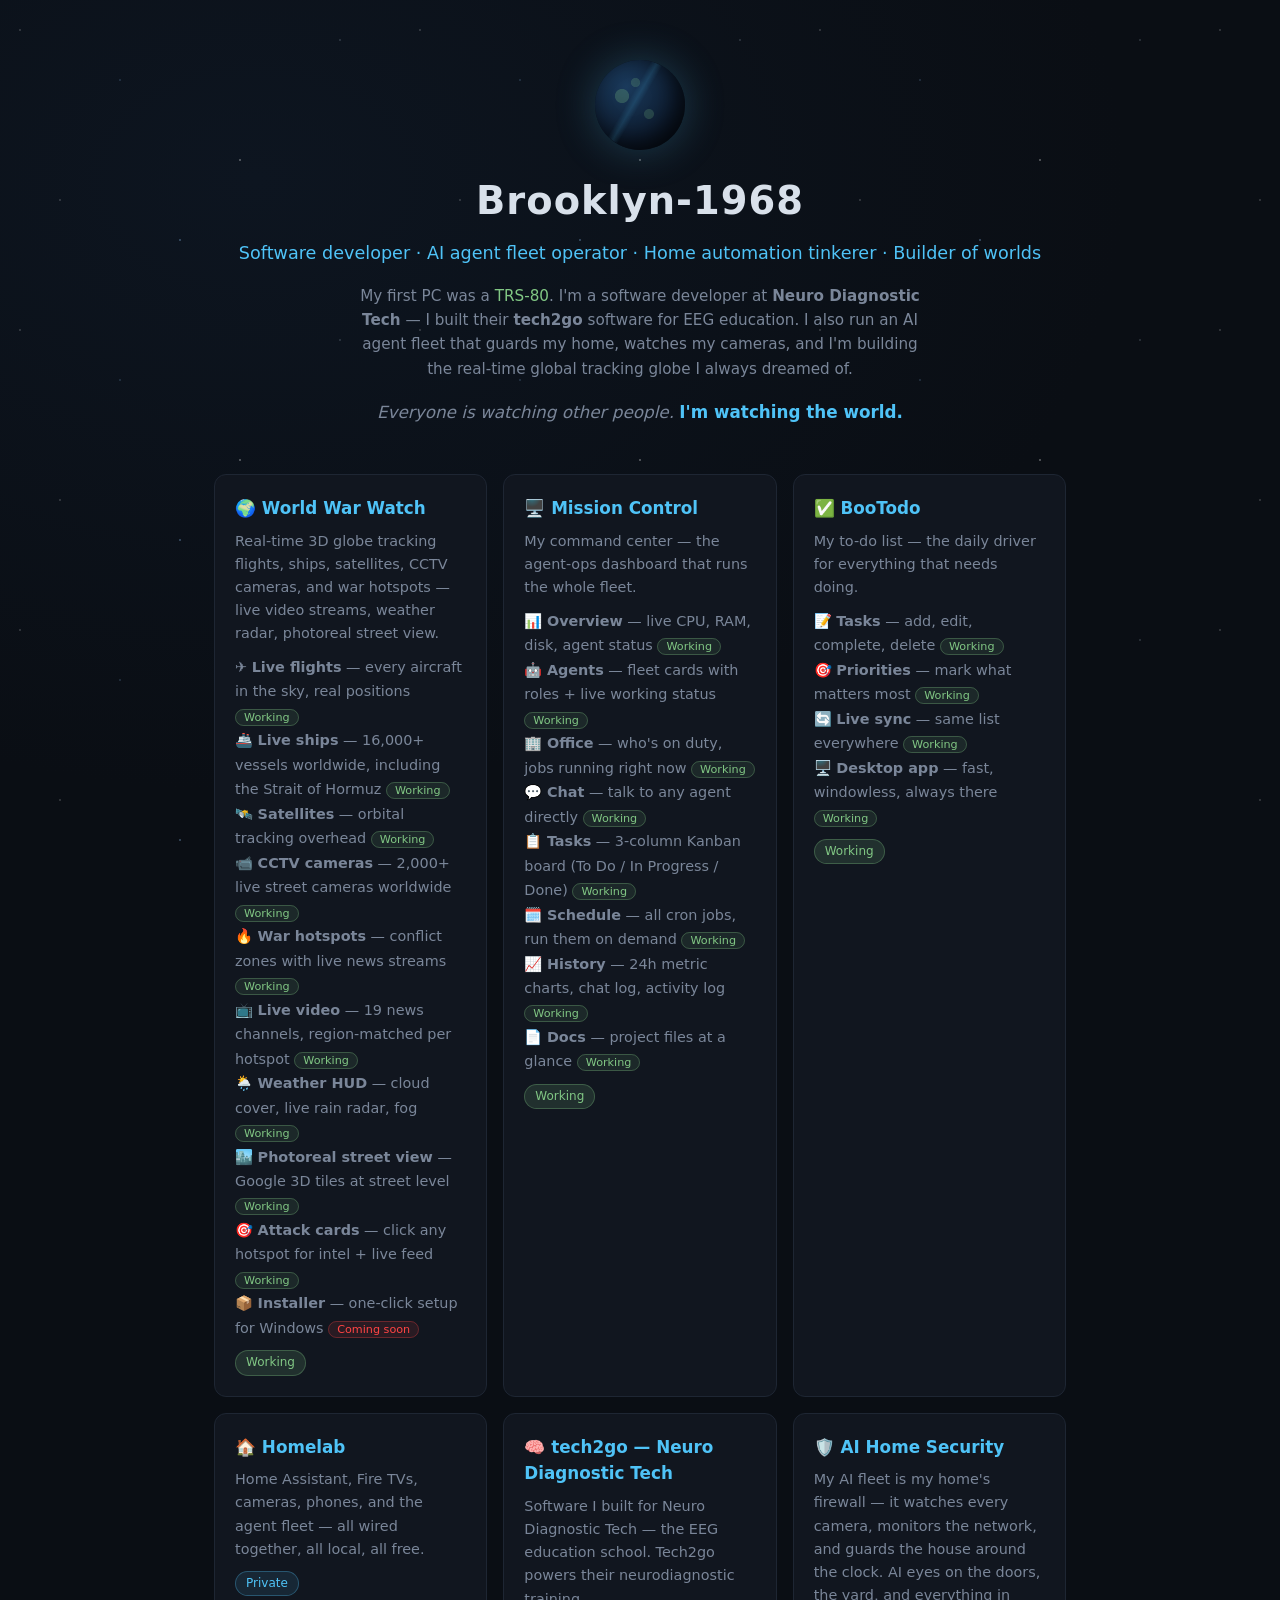
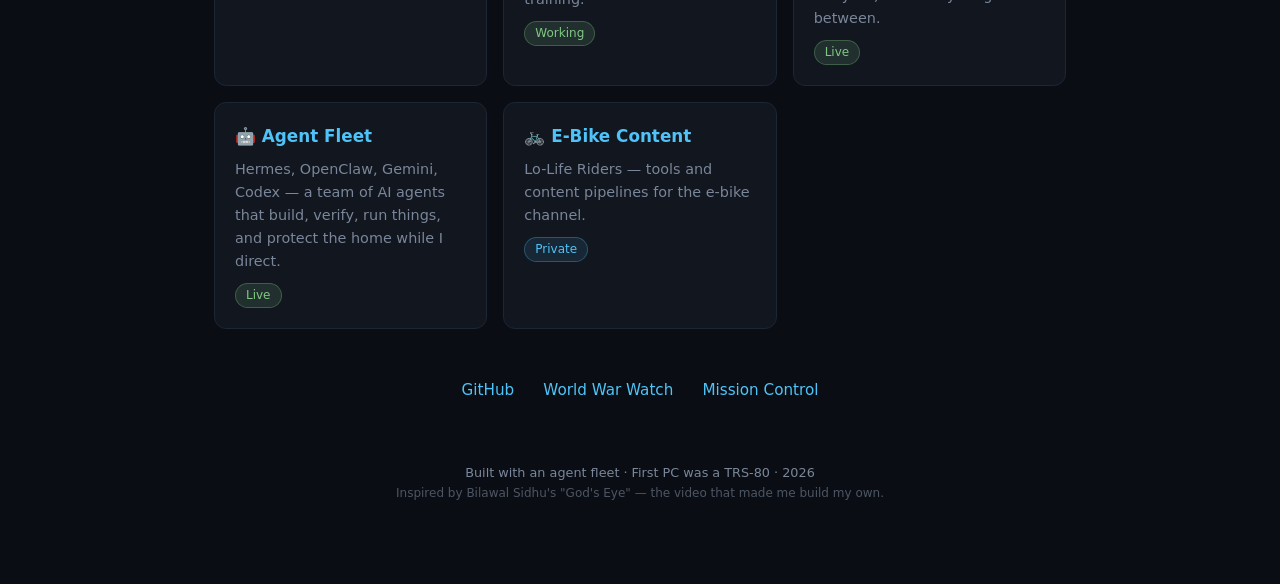
==== index.html @ ec2000be "Detail Mission Control + BooTodo feature lists" ====
<!DOCTYPE html>
<html lang="en">
<head>
<meta charset="UTF-8">
<meta name="viewport" content="width=device-width, initial-scale=1.0">
<title>Brooklyn-1968 — Builder of Worlds</title>
<style>
  :root {
    --bg: #0a0e14;
    --panel: #11161f;
    --border: #1e2633;
    --text: #d8e0ea;
    --dim: #7a8699;
    --accent: #4fc3f7;
    --accent2: #81c784;
    --danger: #ff4444;
  }
  * { margin: 0; padding: 0; box-sizing: border-box; }
  body {
    background: var(--bg);
    color: var(--text);
    font-family: 'Segoe UI', system-ui, sans-serif;
    line-height: 1.6;
    min-height: 100vh;
  }
  .stars {
    position: fixed; inset: 0; z-index: 0; pointer-events: none;
    background: radial-gradient(ellipse at 20% 20%, #0d1520 0%, var(--bg) 60%);
  }
  .stars::after {
    content: '';
    position: absolute; inset: 0;
    background-image:
      radial-gradient(1px 1px at 20px 30px, #fff, transparent),
      radial-gradient(1px 1px at 120px 80px, #9cf, transparent),
      radial-gradient(1.5px 1.5px at 240px 160px, #fff, transparent),
      radial-gradient(1px 1px at 340px 40px, #cde, transparent),
      radial-gradient(1px 1px at 60px 200px, #fff, transparent),
      radial-gradient(1.5px 1.5px at 180px 240px, #9cf, transparent);
    background-size: 400px 300px;
    opacity: 0.5;
  }
  .wrap { position: relative; z-index: 1; max-width: 900px; margin: 0 auto; padding: 60px 24px 80px; }
  header { text-align: center; margin-bottom: 48px; }
  .globe {
    width: 90px; height: 90px; margin: 0 auto 20px; border-radius: 50%;
    background: radial-gradient(circle at 35% 30%, #1a3a5c, #0d1b2e 60%, #060a12);
    box-shadow: 0 0 40px rgba(79, 195, 247, 0.25), inset -8px -8px 20px rgba(0,0,0,0.6);
    position: relative; overflow: hidden;
  }
  .globe::before {
    content: ''; position: absolute; inset: 0; border-radius: 50%;
    background:
      linear-gradient(120deg, transparent 40%, rgba(79,195,247,0.15) 45%, transparent 50%),
      radial-gradient(circle at 30% 40%, rgba(129,199,132,0.25) 0 8%, transparent 9%),
      radial-gradient(circle at 60% 60%, rgba(129,199,132,0.2) 0 6%, transparent 7%),
      radial-gradient(circle at 45% 25%, rgba(129,199,132,0.2) 0 5%, transparent 6%);
  }
  h1 { font-size: 2.4rem; letter-spacing: 1px; }
  .tagline { color: var(--accent); font-size: 1.1rem; margin-top: 8px; }
  .bio { color: var(--dim); max-width: 560px; margin: 16px auto 0; font-size: 0.95rem; }
  .watchline { color: var(--dim); font-size: 1.05rem; margin-top: 18px; font-style: italic; }
  .watchline .accent { color: var(--accent); font-style: normal; font-weight: 600; }
  .feature-list { color: var(--dim); font-size: 0.85rem; margin-top: 10px; line-height: 1.7; }
  .feature-list .ok { color: var(--accent2); font-size: 0.7rem; border: 1px solid rgba(129,199,132,0.3); background: rgba(129,199,132,0.1); padding: 1px 8px; border-radius: 20px; white-space: nowrap; }
  .feature-list .soon { color: var(--danger); font-size: 0.7rem; border: 1px solid rgba(255,68,68,0.3); background: rgba(255,68,68,0.1); padding: 1px 8px; border-radius: 20px; white-space: nowrap; }
  .grid { display: grid; grid-template-columns: repeat(auto-fit, minmax(260px, 1fr)); gap: 16px; margin-top: 40px; }
  .card {
    background: var(--panel); border: 1px solid var(--border); border-radius: 12px;
    padding: 20px; transition: transform 0.2s, border-color 0.2s;
  }
  .card:hover { transform: translateY(-3px); border-color: var(--accent); }
  .card h3 { color: var(--accent); margin-bottom: 8px; font-size: 1.05rem; }
  .card p { color: var(--dim); font-size: 0.9rem; }
  .card .status { display: inline-block; margin-top: 10px; font-size: 0.75rem; padding: 2px 10px; border-radius: 20px; }
  .status.live { background: rgba(129,199,132,0.15); color: var(--accent2); border: 1px solid rgba(129,199,132,0.3); }
  .status.soon { background: rgba(255,68,68,0.1); color: var(--danger); border: 1px solid rgba(255,68,68,0.3); }
  .status.private { background: rgba(79,195,247,0.1); color: var(--accent); border: 1px solid rgba(79,195,247,0.3); }
  .links { text-align: center; margin-top: 48px; }
  .links a {
    color: var(--accent); text-decoration: none; margin: 0 12px; font-size: 0.95rem;
    border-bottom: 1px solid transparent; transition: border-color 0.2s;
  }
  .links a:hover { border-bottom-color: var(--accent); }
  footer { text-align: center; color: var(--dim); font-size: 0.8rem; margin-top: 60px; }
  .trs80 { color: var(--accent2); }
</style>
</head>
<body>
<div class="stars"></div>
<div class="wrap">
  <header>
    <div class="globe"></div>
    <h1>Brooklyn-1968</h1>
    <div class="tagline">Software developer · AI agent fleet operator · Home automation tinkerer · Builder of worlds</div>
    <p class="bio">My first PC was a <span class="trs80">TRS-80</span>. I'm a software developer at <strong>Neuro Diagnostic Tech</strong> — I built their <strong>tech2go</strong> software for EEG education. I also run an AI agent fleet that guards my home, watches my cameras, and I'm building the real-time global tracking globe I always dreamed of.</p>
    <p class="watchline">Everyone is watching other people. <span class="accent">I'm watching the world.</span></p>
  </header>

  <div class="grid">
    <div class="card">
      <h3>🌍 World War Watch</h3>
      <p>Real-time 3D globe tracking flights, ships, satellites, CCTV cameras, and war hotspots — live video streams, weather radar, photoreal street view.</p>
      <p class="feature-list">
        ✈️ <strong>Live flights</strong> — every aircraft in the sky, real positions <span class="ok">Working</span><br>
        🚢 <strong>Live ships</strong> — 16,000+ vessels worldwide, including the Strait of Hormuz <span class="ok">Working</span><br>
        🛰️ <strong>Satellites</strong> — orbital tracking overhead <span class="ok">Working</span><br>
        📹 <strong>CCTV cameras</strong> — 2,000+ live street cameras worldwide <span class="ok">Working</span><br>
        🔥 <strong>War hotspots</strong> — conflict zones with live news streams <span class="ok">Working</span><br>
        📺 <strong>Live video</strong> — 19 news channels, region-matched per hotspot <span class="ok">Working</span><br>
        🌦️ <strong>Weather HUD</strong> — cloud cover, live rain radar, fog <span class="ok">Working</span><br>
        🏙️ <strong>Photoreal street view</strong> — Google 3D tiles at street level <span class="ok">Working</span><br>
        🎯 <strong>Attack cards</strong> — click any hotspot for intel + live feed <span class="ok">Working</span><br>
        📦 <strong>Installer</strong> — one-click setup for Windows <span class="soon">Coming soon</span>
      </p>
      <span class="status live">Working</span>
    </div>
    <div class="card">
      <h3>🖥️ Mission Control</h3>
      <p>My command center — the agent-ops dashboard that runs the whole fleet.</p>
      <p class="feature-list">
        📊 <strong>Overview</strong> — live CPU, RAM, disk, agent status <span class="ok">Working</span><br>
        🤖 <strong>Agents</strong> — fleet cards with roles + live working status <span class="ok">Working</span><br>
        🏢 <strong>Office</strong> — who's on duty, jobs running right now <span class="ok">Working</span><br>
        💬 <strong>Chat</strong> — talk to any agent directly <span class="ok">Working</span><br>
        📋 <strong>Tasks</strong> — 3-column Kanban board (To Do / In Progress / Done) <span class="ok">Working</span><br>
        🗓️ <strong>Schedule</strong> — all cron jobs, run them on demand <span class="ok">Working</span><br>
        📈 <strong>History</strong> — 24h metric charts, chat log, activity log <span class="ok">Working</span><br>
        📄 <strong>Docs</strong> — project files at a glance <span class="ok">Working</span>
      </p>
      <span class="status live">Working</span>
    </div>
    <div class="card">
      <h3>✅ BooTodo</h3>
      <p>My to-do list — the daily driver for everything that needs doing.</p>
      <p class="feature-list">
        📝 <strong>Tasks</strong> — add, edit, complete, delete <span class="ok">Working</span><br>
        🎯 <strong>Priorities</strong> — mark what matters most <span class="ok">Working</span><br>
        🔄 <strong>Live sync</strong> — same list everywhere <span class="ok">Working</span><br>
        🖥️ <strong>Desktop app</strong> — fast, windowless, always there <span class="ok">Working</span>
      </p>
      <span class="status live">Working</span>
    </div>
    <div class="card">
      <h3>🏠 Homelab</h3>
      <p>Home Assistant, Fire TVs, cameras, phones, and the agent fleet — all wired together, all local, all free.</p>
      <span class="status private">Private</span>
    </div>
    <div class="card">
      <h3>🧠 tech2go — Neuro Diagnostic Tech</h3>
      <p>Software I built for Neuro Diagnostic Tech — the EEG education school. Tech2go powers their neurodiagnostic training.</p>
      <span class="status live">Working</span>
    </div>
    <div class="card">
      <h3>🛡️ AI Home Security</h3>
      <p>My AI fleet is my home's firewall — it watches every camera, monitors the network, and guards the house around the clock. AI eyes on the doors, the yard, and everything in between.</p>
      <span class="status live">Live</span>
    </div>
    <div class="card">
      <h3>🤖 Agent Fleet</h3>
      <p>Hermes, OpenClaw, Gemini, Codex — a team of AI agents that build, verify, run things, and protect the home while I direct.</p>
      <span class="status live">Live</span>
    </div>
    <div class="card">
      <h3>🚲 E-Bike Content</h3>
      <p>Lo-Life Riders — tools and content pipelines for the e-bike channel.</p>
      <span class="status private">Private</span>
    </div>
  </div>

  <div class="links">
    <a href="https://github.com/bklyny2021">GitHub</a>
    <a href="https://github.com/bklyny2021/world-war-watch">World War Watch</a>
    <a href="https://github.com/bklyny2021/mission-control">Mission Control</a>
  </div>

  <footer>Built with an agent fleet · First PC was a TRS-80 · 2026<br><span style="opacity:0.6;font-size:0.75rem">Inspired by Bilawal Sidhu's "God's Eye" — the video that made me build my own.</span></footer>
</div>
</body>
</html>
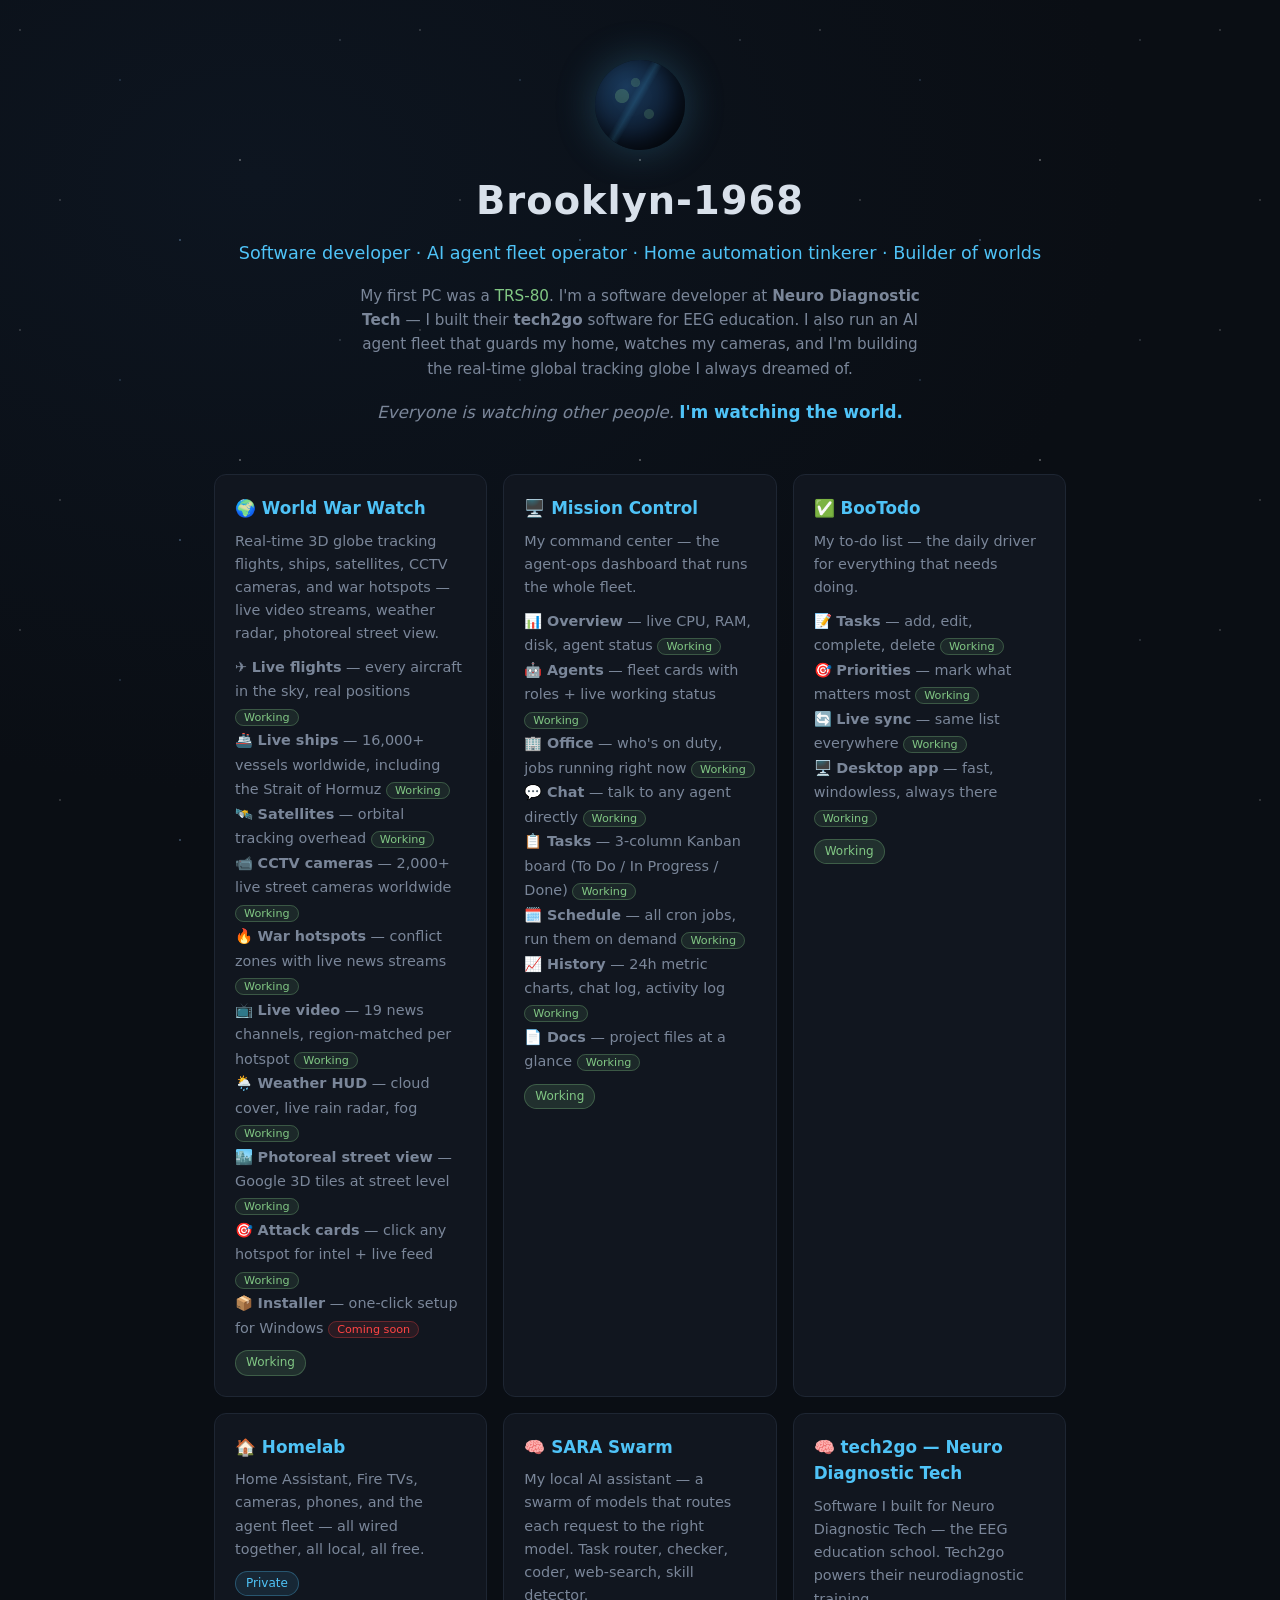
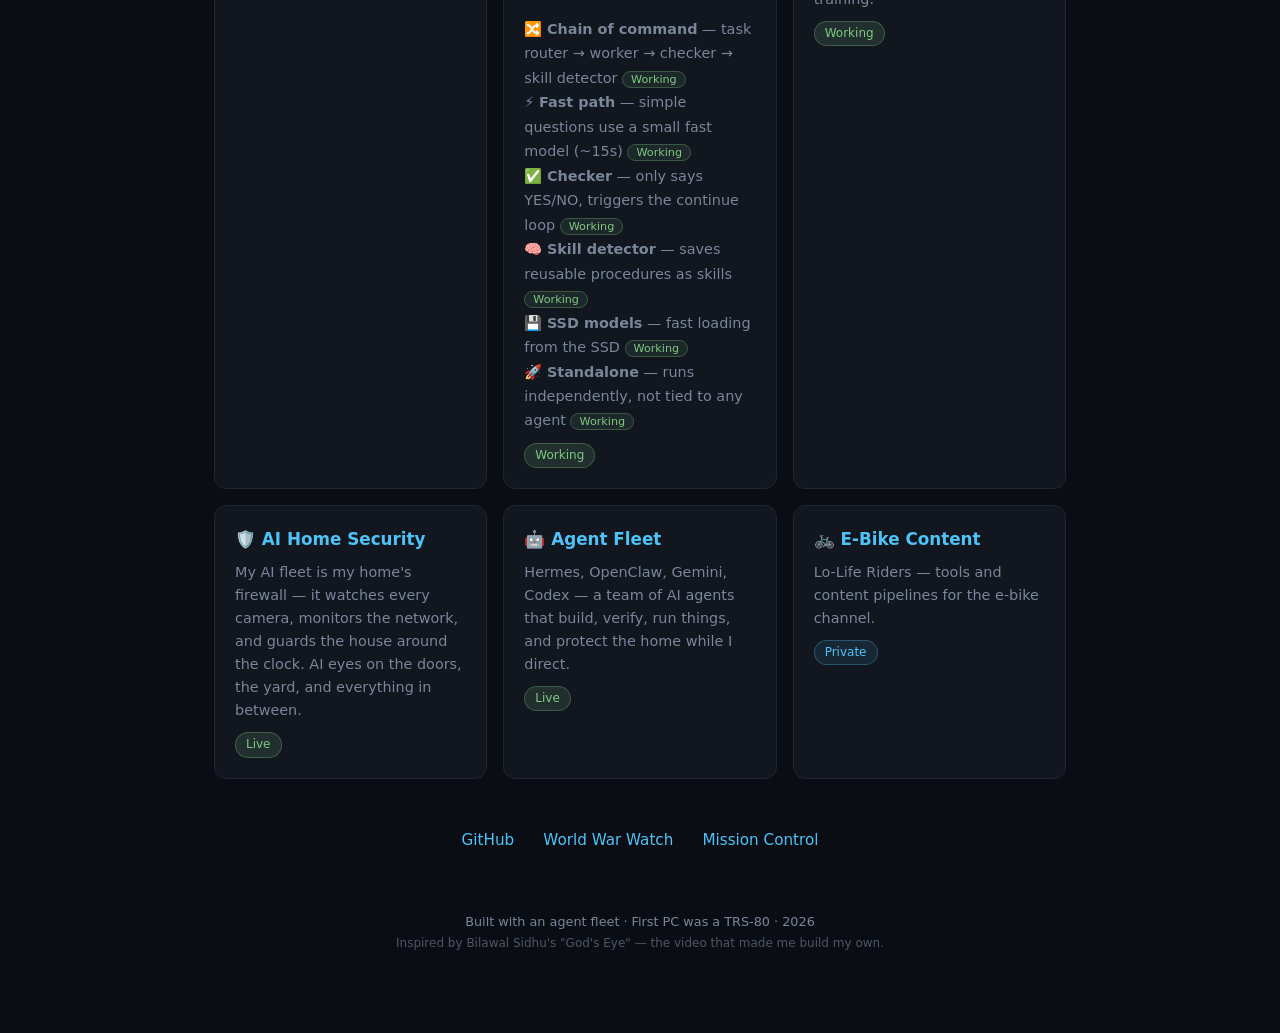
==== commit ea4e7e58: "Add SARA Swarm project card" ====
--- a/index.html
+++ b/index.html
@@ -147,6 +147,19 @@
       <span class="status private">Private</span>
     </div>
     <div class="card">
+      <h3>🧠 SARA Swarm</h3>
+      <p>My local AI assistant — a swarm of models that routes each request to the right model. Task router, checker, coder, web-search, skill detector.</p>
+      <p class="feature-list">
+        🔀 <strong>Chain of command</strong> — task router → worker → checker → skill detector <span class="ok">Working</span><br>
+        ⚡ <strong>Fast path</strong> — simple questions use a small fast model (~15s) <span class="ok">Working</span><br>
+        ✅ <strong>Checker</strong> — only says YES/NO, triggers the continue loop <span class="ok">Working</span><br>
+        🧠 <strong>Skill detector</strong> — saves reusable procedures as skills <span class="ok">Working</span><br>
+        💾 <strong>SSD models</strong> — fast loading from the SSD <span class="ok">Working</span><br>
+        🚀 <strong>Standalone</strong> — runs independently, not tied to any agent <span class="ok">Working</span>
+      </p>
+      <span class="status live">Working</span>
+    </div>
+    <div class="card">
       <h3>🧠 tech2go — Neuro Diagnostic Tech</h3>
       <p>Software I built for Neuro Diagnostic Tech — the EEG education school. Tech2go powers their neurodiagnostic training.</p>
       <span class="status live">Working</span>
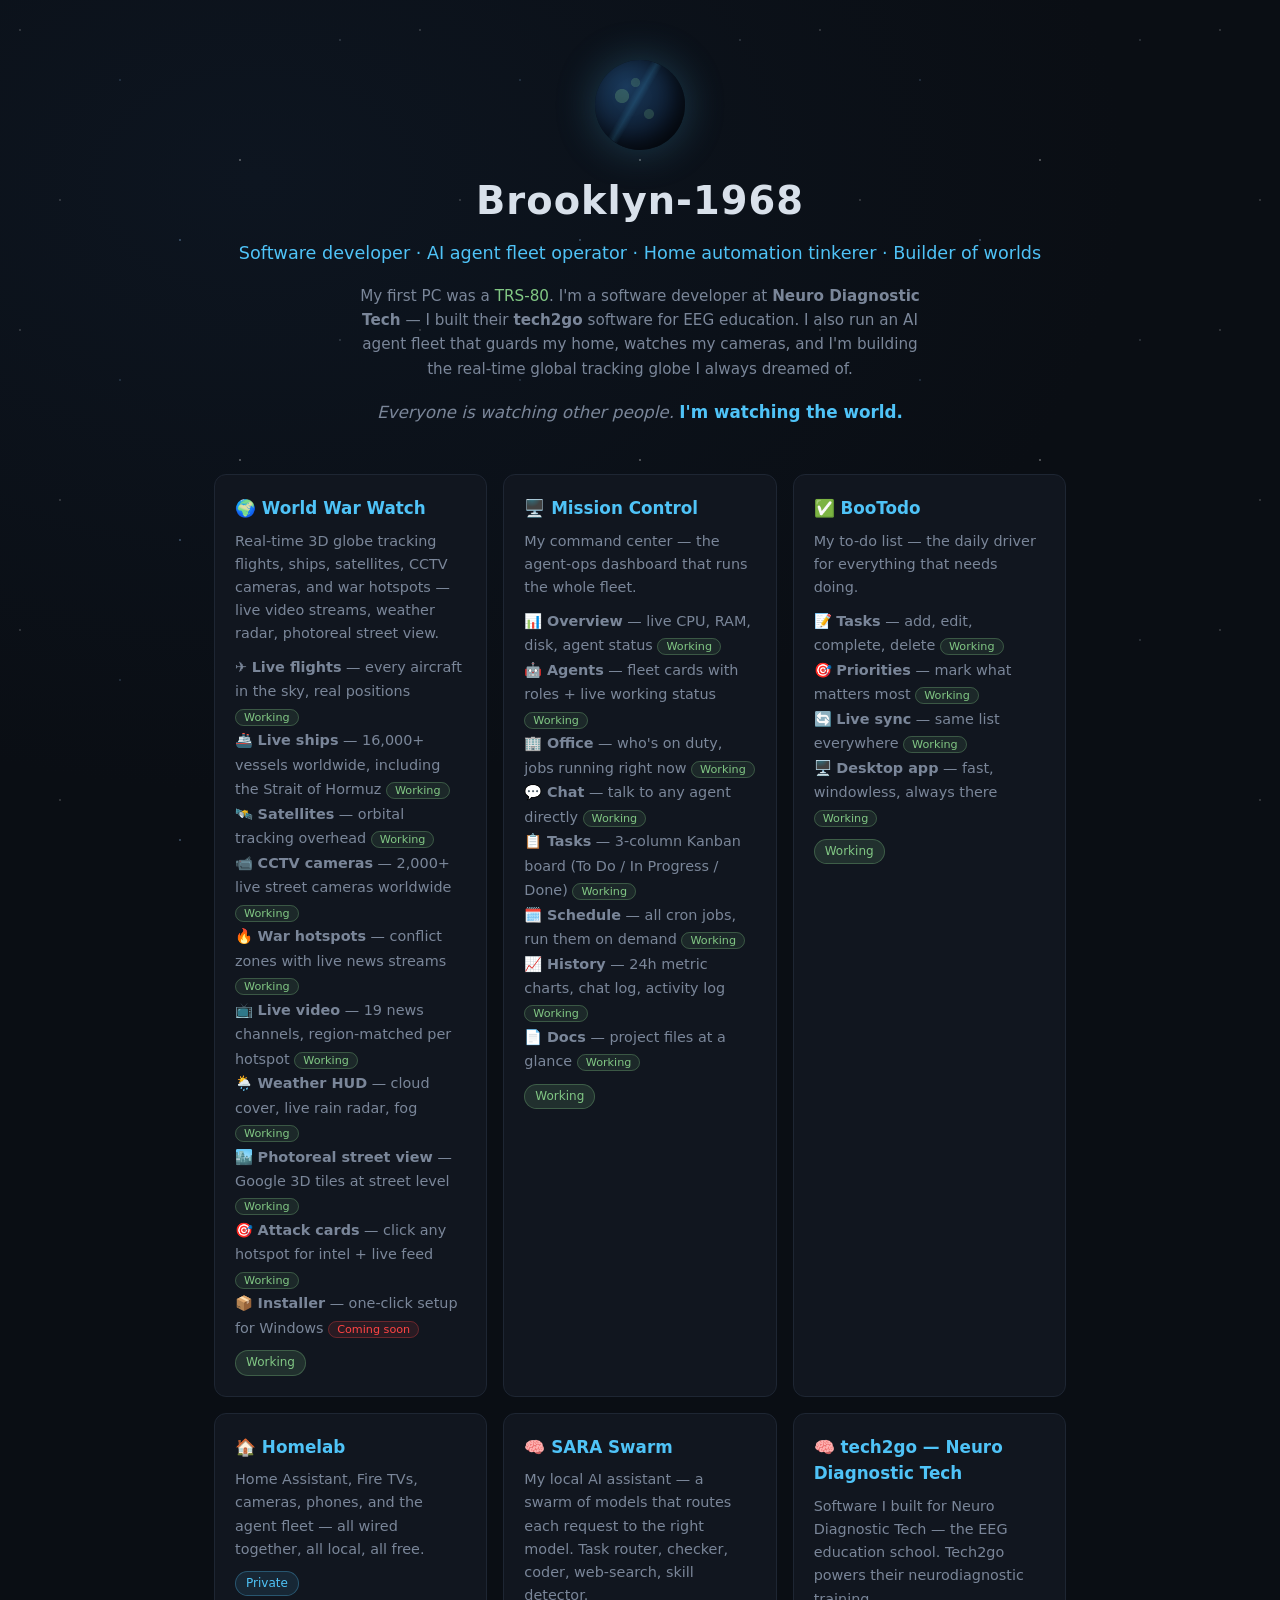
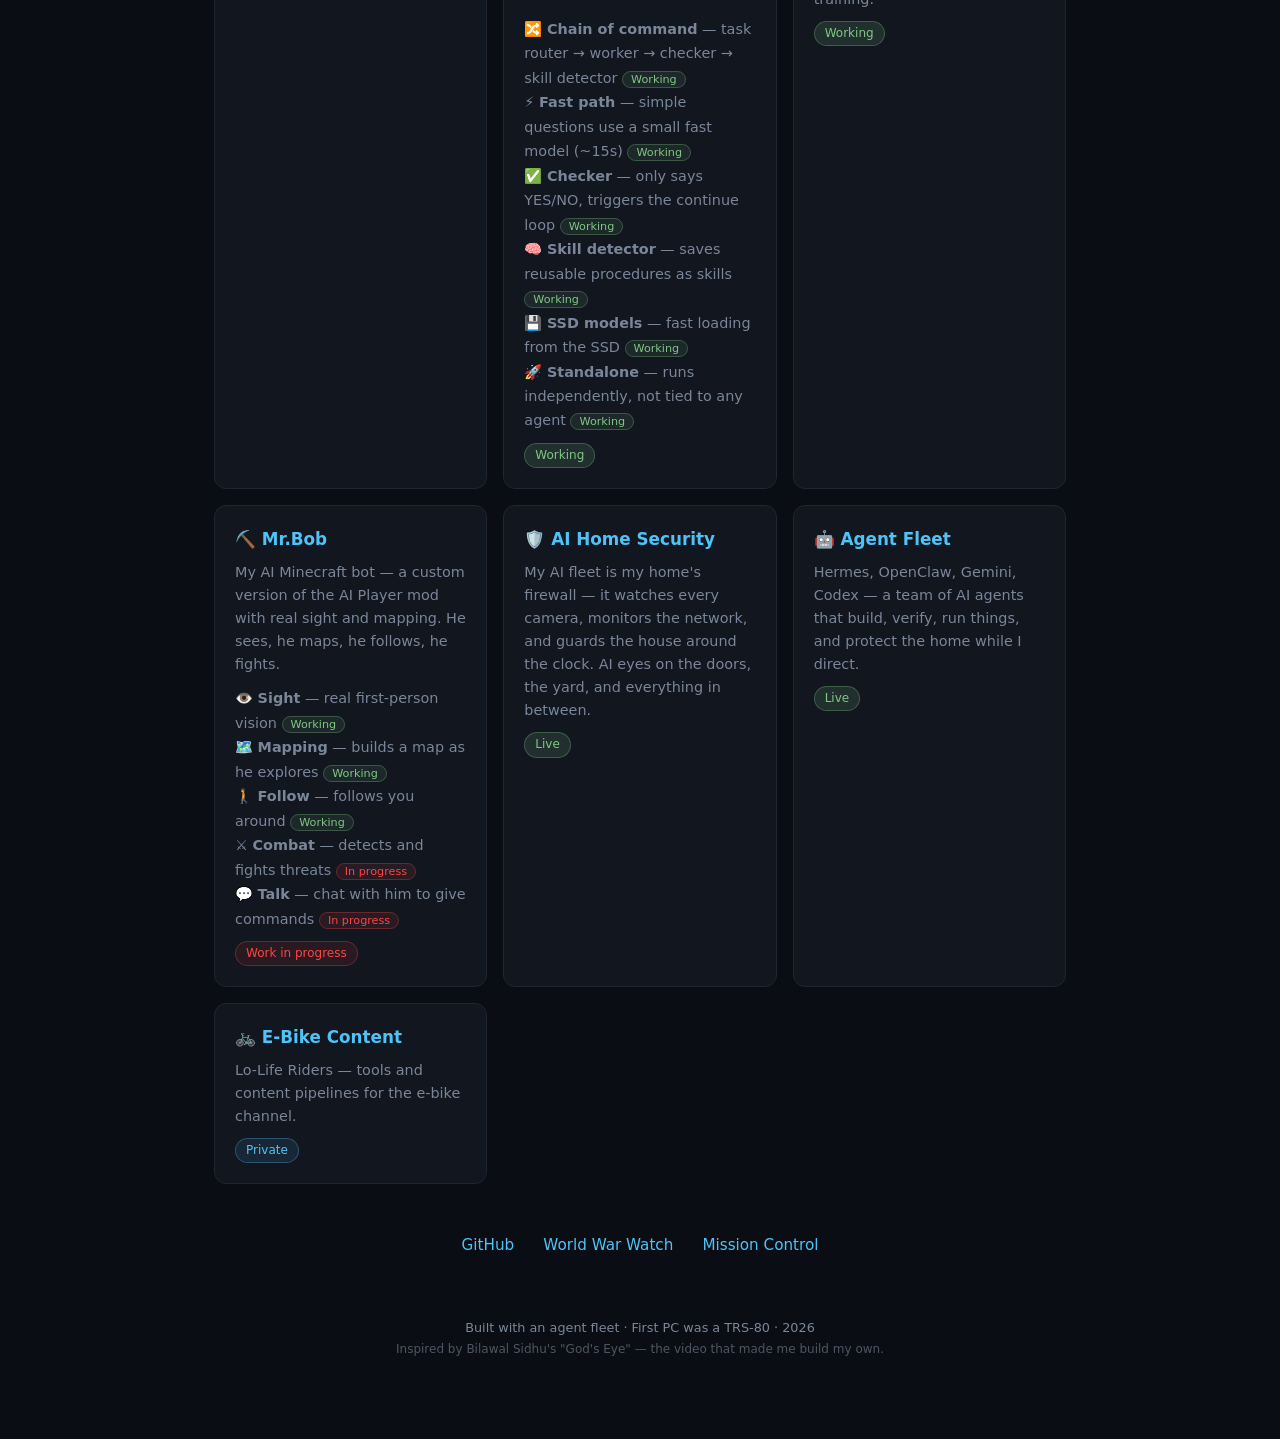
==== commit 63f31d82: "Add Mr.Bob project card (work in progress)" ====
--- a/index.html
+++ b/index.html
@@ -76,6 +76,7 @@
   .status.live { background: rgba(129,199,132,0.15); color: var(--accent2); border: 1px solid rgba(129,199,132,0.3); }
   .status.soon { background: rgba(255,68,68,0.1); color: var(--danger); border: 1px solid rgba(255,68,68,0.3); }
   .status.private { background: rgba(79,195,247,0.1); color: var(--accent); border: 1px solid rgba(79,195,247,0.3); }
+  .status.wip { background: rgba(255,68,68,0.1); color: var(--danger); border: 1px solid rgba(255,68,68,0.3); }
   .links { text-align: center; margin-top: 48px; }
   .links a {
     color: var(--accent); text-decoration: none; margin: 0 12px; font-size: 0.95rem;
@@ -165,6 +166,18 @@
       <span class="status live">Working</span>
     </div>
     <div class="card">
+      <h3>⛏️ Mr.Bob</h3>
+      <p>My AI Minecraft bot — a custom version of the AI Player mod with real sight and mapping. He sees, he maps, he follows, he fights.</p>
+      <p class="feature-list">
+        👁️ <strong>Sight</strong> — real first-person vision <span class="ok">Working</span><br>
+        🗺️ <strong>Mapping</strong> — builds a map as he explores <span class="ok">Working</span><br>
+        🚶 <strong>Follow</strong> — follows you around <span class="ok">Working</span><br>
+        ⚔️ <strong>Combat</strong> — detects and fights threats <span class="soon">In progress</span><br>
+        💬 <strong>Talk</strong> — chat with him to give commands <span class="soon">In progress</span>
+      </p>
+      <span class="status wip">Work in progress</span>
+    </div>
+    <div class="card">
       <h3>🛡️ AI Home Security</h3>
       <p>My AI fleet is my home's firewall — it watches every camera, monitors the network, and guards the house around the clock. AI eyes on the doors, the yard, and everything in between.</p>
       <span class="status live">Live</span>
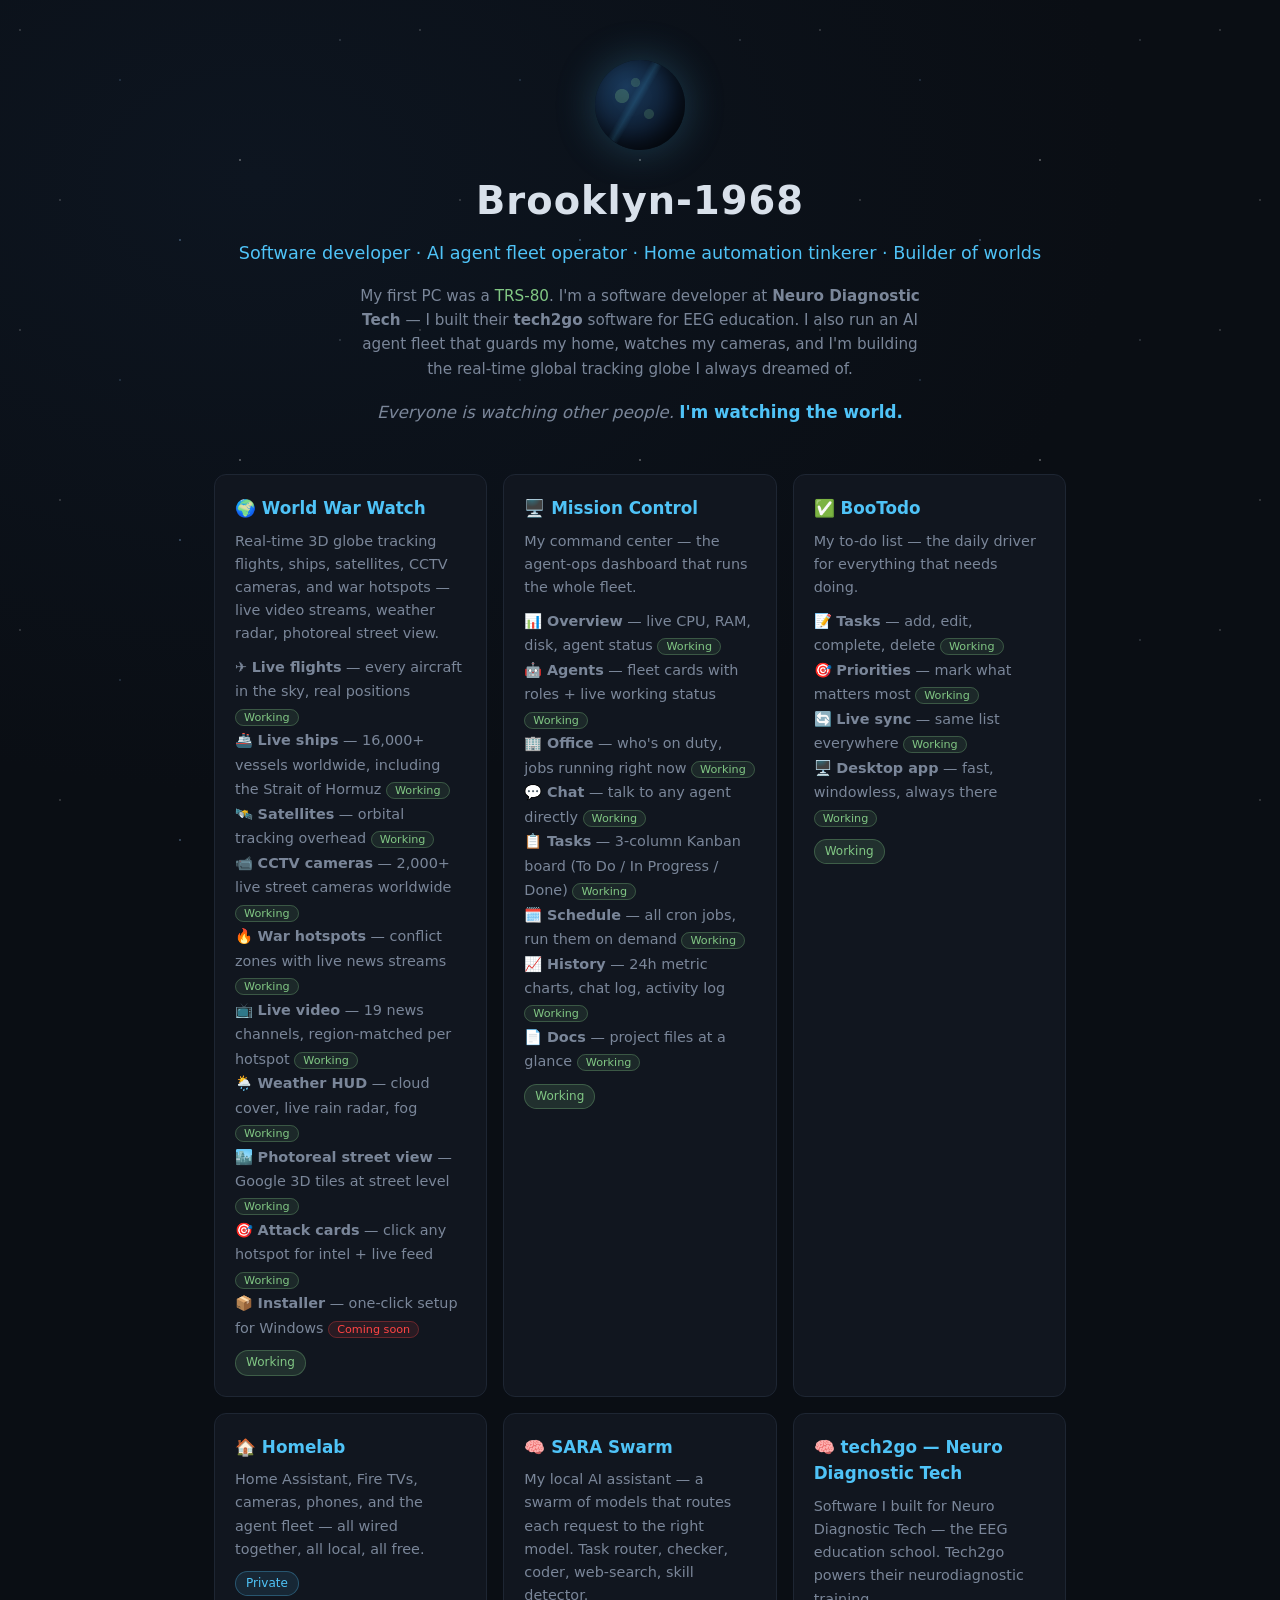
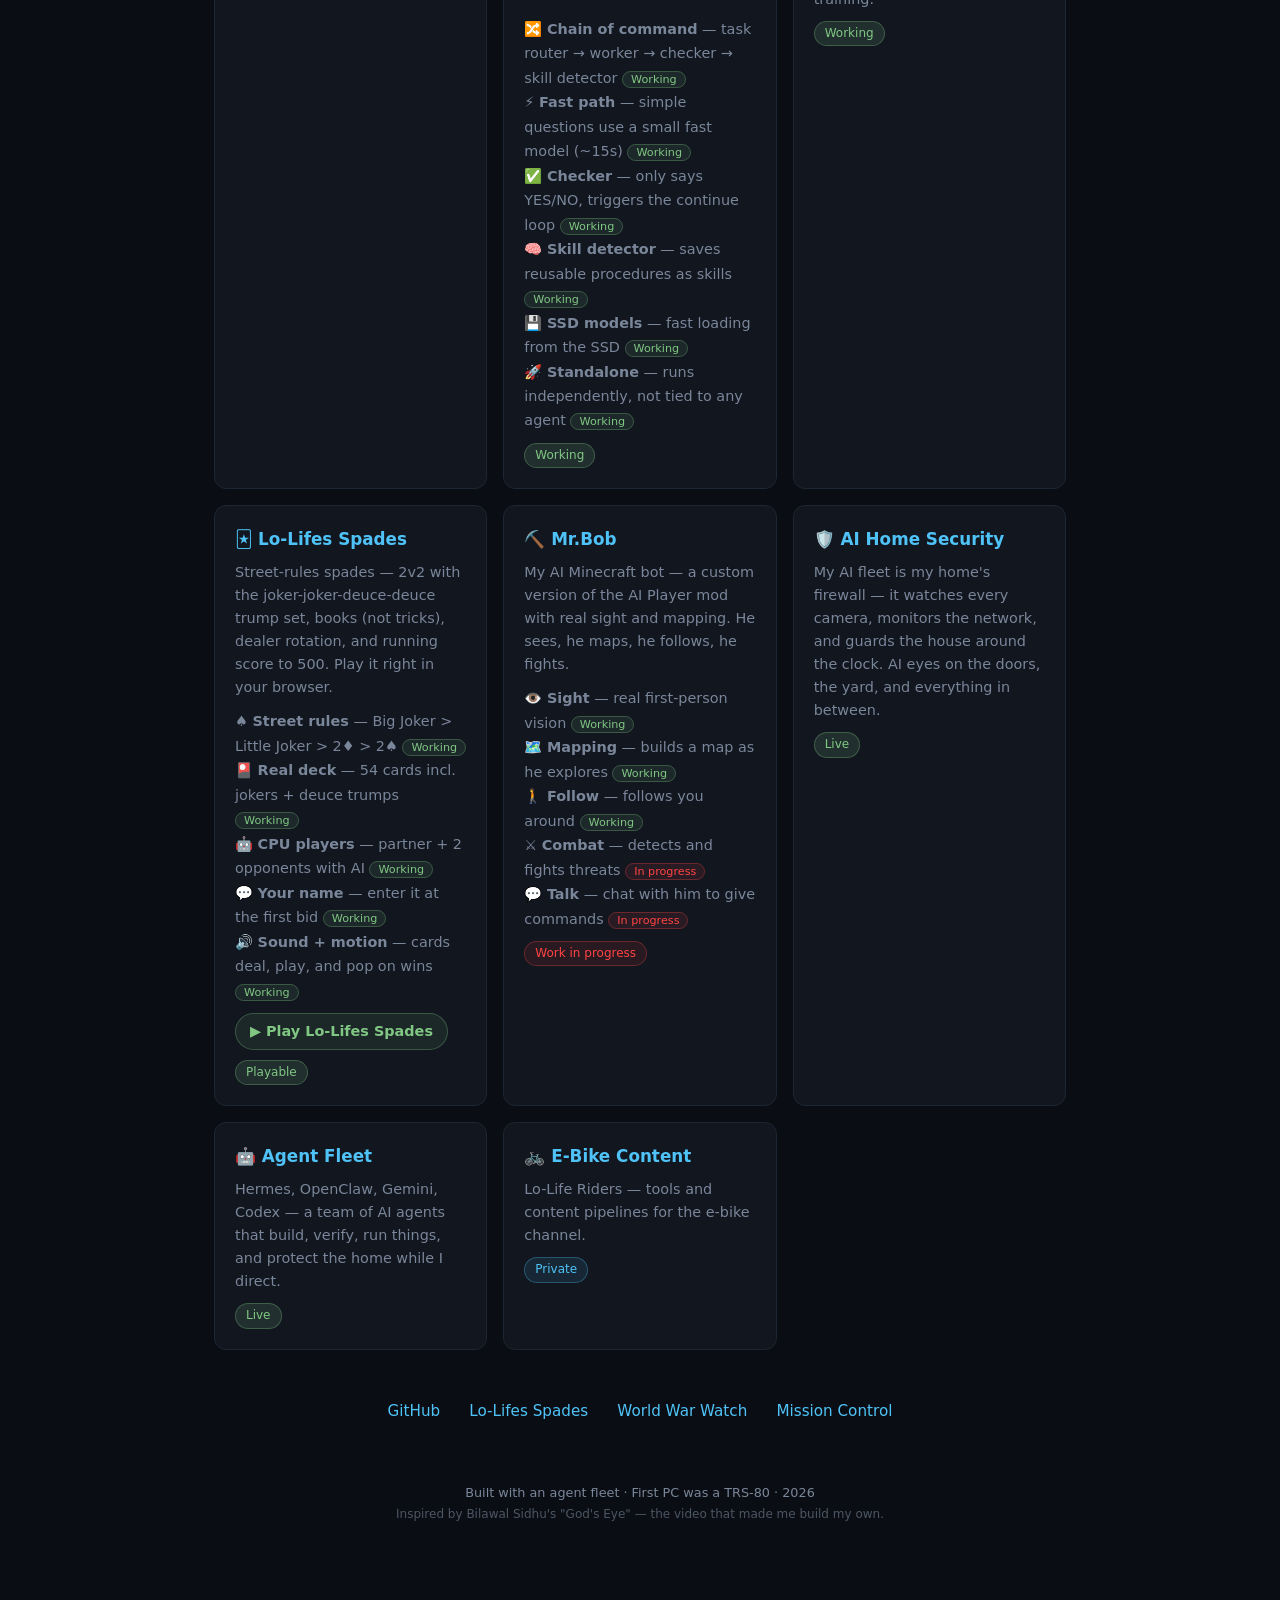
==== commit 87dadfd6: "Add Lo-Lifes Spades game page + card link" ====
--- a/index.html
+++ b/index.html
@@ -166,6 +166,19 @@
       <span class="status live">Working</span>
     </div>
     <div class="card">
+      <h3>🃏 Lo-Lifes Spades</h3>
+      <p>Street-rules spades — 2v2 with the joker-joker-deuce-deuce trump set, books (not tricks), dealer rotation, and running score to 500. Play it right in your browser.</p>
+      <p class="feature-list">
+        ♠️ <strong>Street rules</strong> — Big Joker > Little Joker > 2♦ > 2♠ <span class="ok">Working</span><br>
+        🎴 <strong>Real deck</strong> — 54 cards incl. jokers + deuce trumps <span class="ok">Working</span><br>
+        🤖 <strong>CPU players</strong> — partner + 2 opponents with AI <span class="ok">Working</span><br>
+        💬 <strong>Your name</strong> — enter it at the first bid <span class="ok">Working</span><br>
+        🔊 <strong>Sound + motion</strong> — cards deal, play, and pop on wins <span class="ok">Working</span>
+      </p>
+      <p style="margin-top:10px"><a href="games/lolifes-spades.html" style="color:var(--accent2);font-weight:600;text-decoration:none;border:1px solid rgba(129,199,132,0.3);background:rgba(129,199,132,0.1);padding:6px 14px;border-radius:20px;display:inline-block">▶ Play Lo-Lifes Spades</a></p>
+      <span class="status live">Playable</span>
+    </div>
+    <div class="card">
       <h3>⛏️ Mr.Bob</h3>
       <p>My AI Minecraft bot — a custom version of the AI Player mod with real sight and mapping. He sees, he maps, he follows, he fights.</p>
       <p class="feature-list">
@@ -196,6 +209,7 @@
 
   <div class="links">
     <a href="https://github.com/bklyny2021">GitHub</a>
+    <a href="games/lolifes-spades.html">Lo-Lifes Spades</a>
     <a href="https://github.com/bklyny2021/world-war-watch">World War Watch</a>
     <a href="https://github.com/bklyny2021/mission-control">Mission Control</a>
   </div>
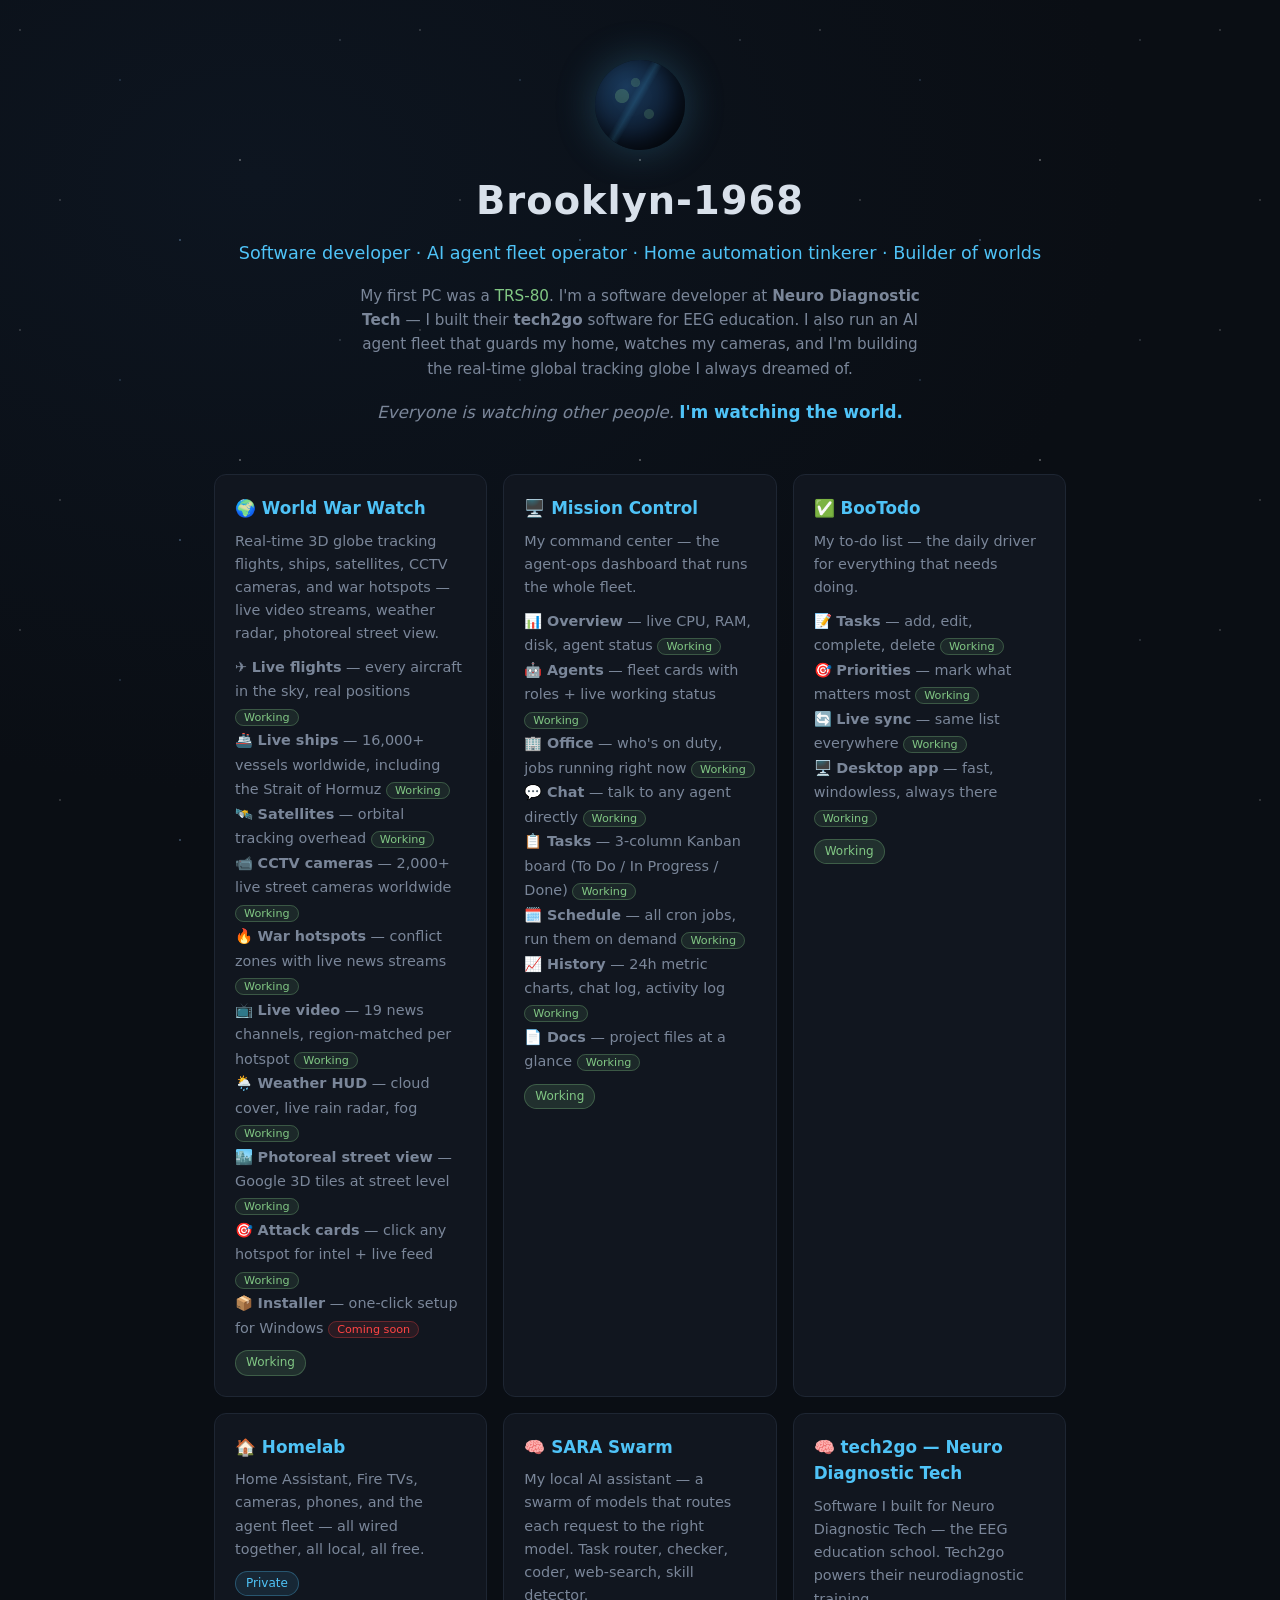
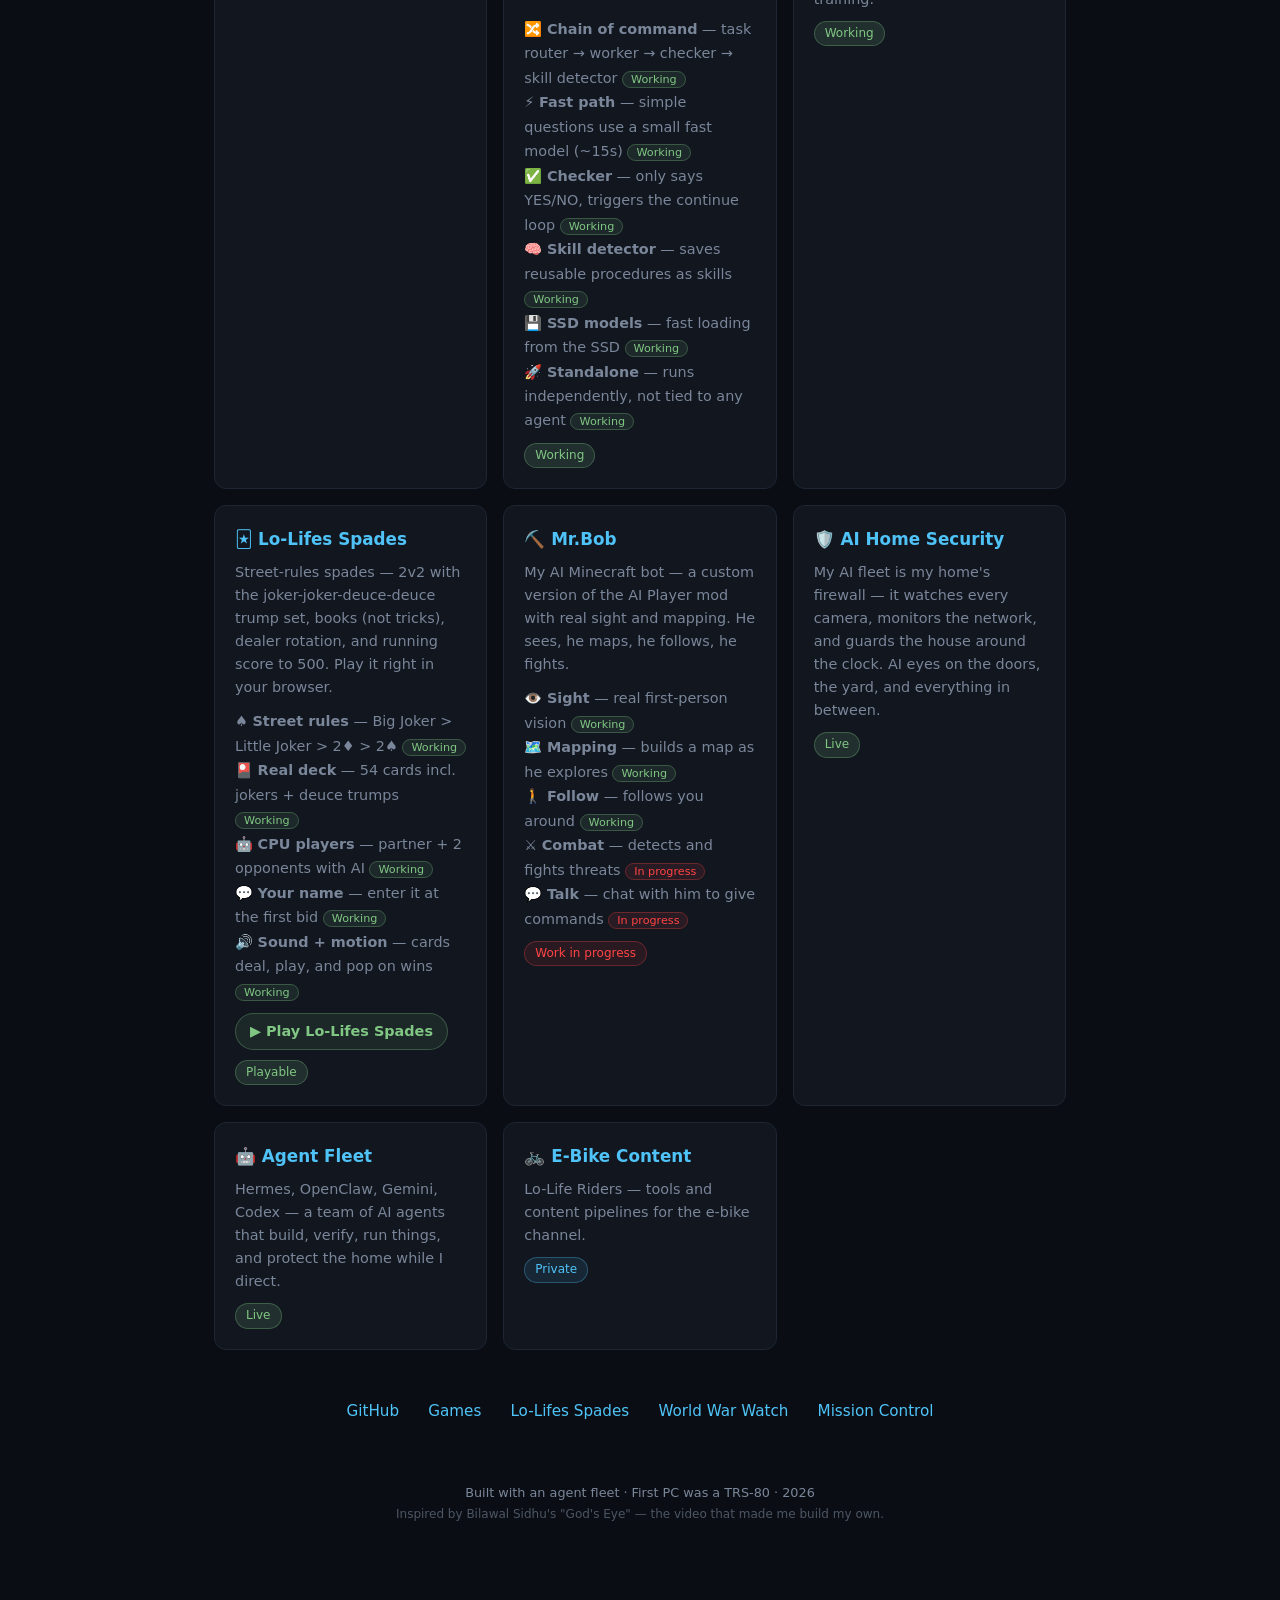
==== commit 09b81750: "Add Games landing page + Games nav link (Spades live, Solitaire coming soon)" ====
--- a/index.html
+++ b/index.html
@@ -209,6 +209,7 @@
 
   <div class="links">
     <a href="https://github.com/bklyny2021">GitHub</a>
+    <a href="games.html">Games</a>
     <a href="games/lolifes-spades.html">Lo-Lifes Spades</a>
     <a href="https://github.com/bklyny2021/world-war-watch">World War Watch</a>
     <a href="https://github.com/bklyny2021/mission-control">Mission Control</a>
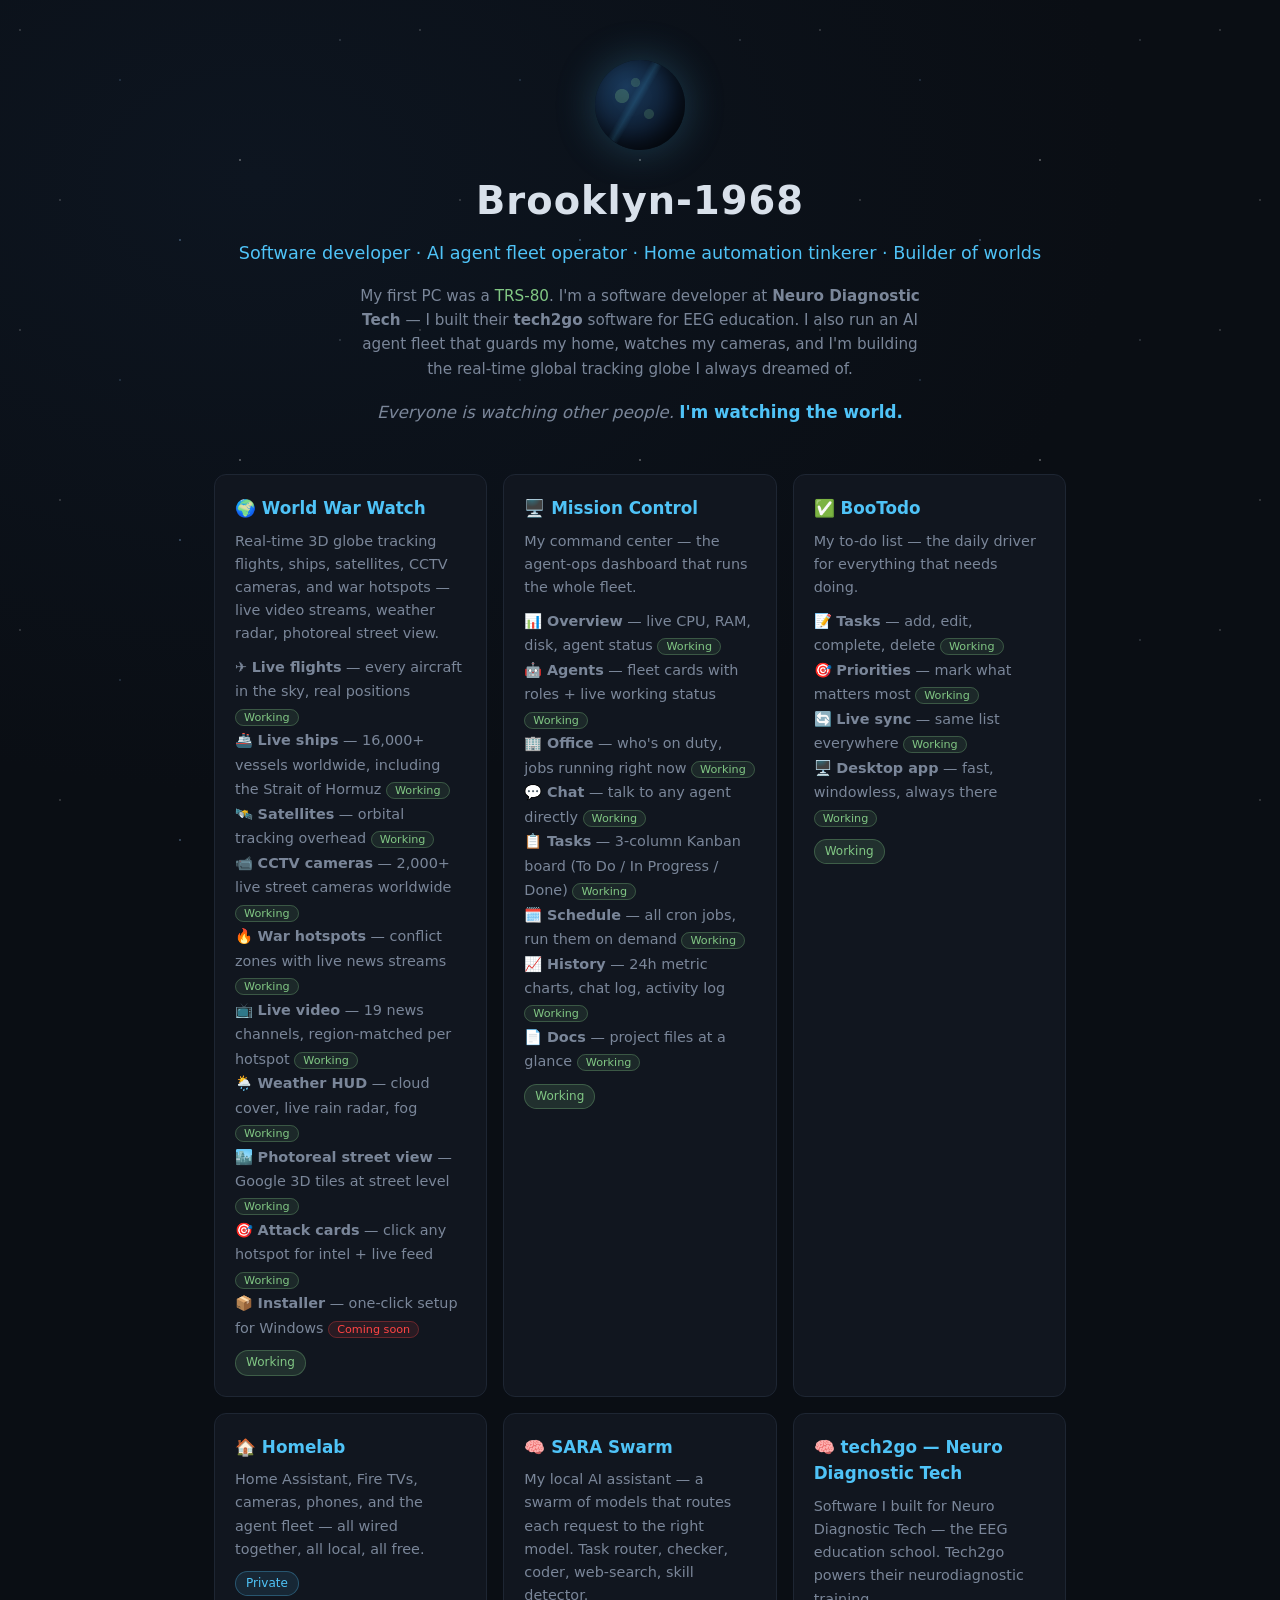
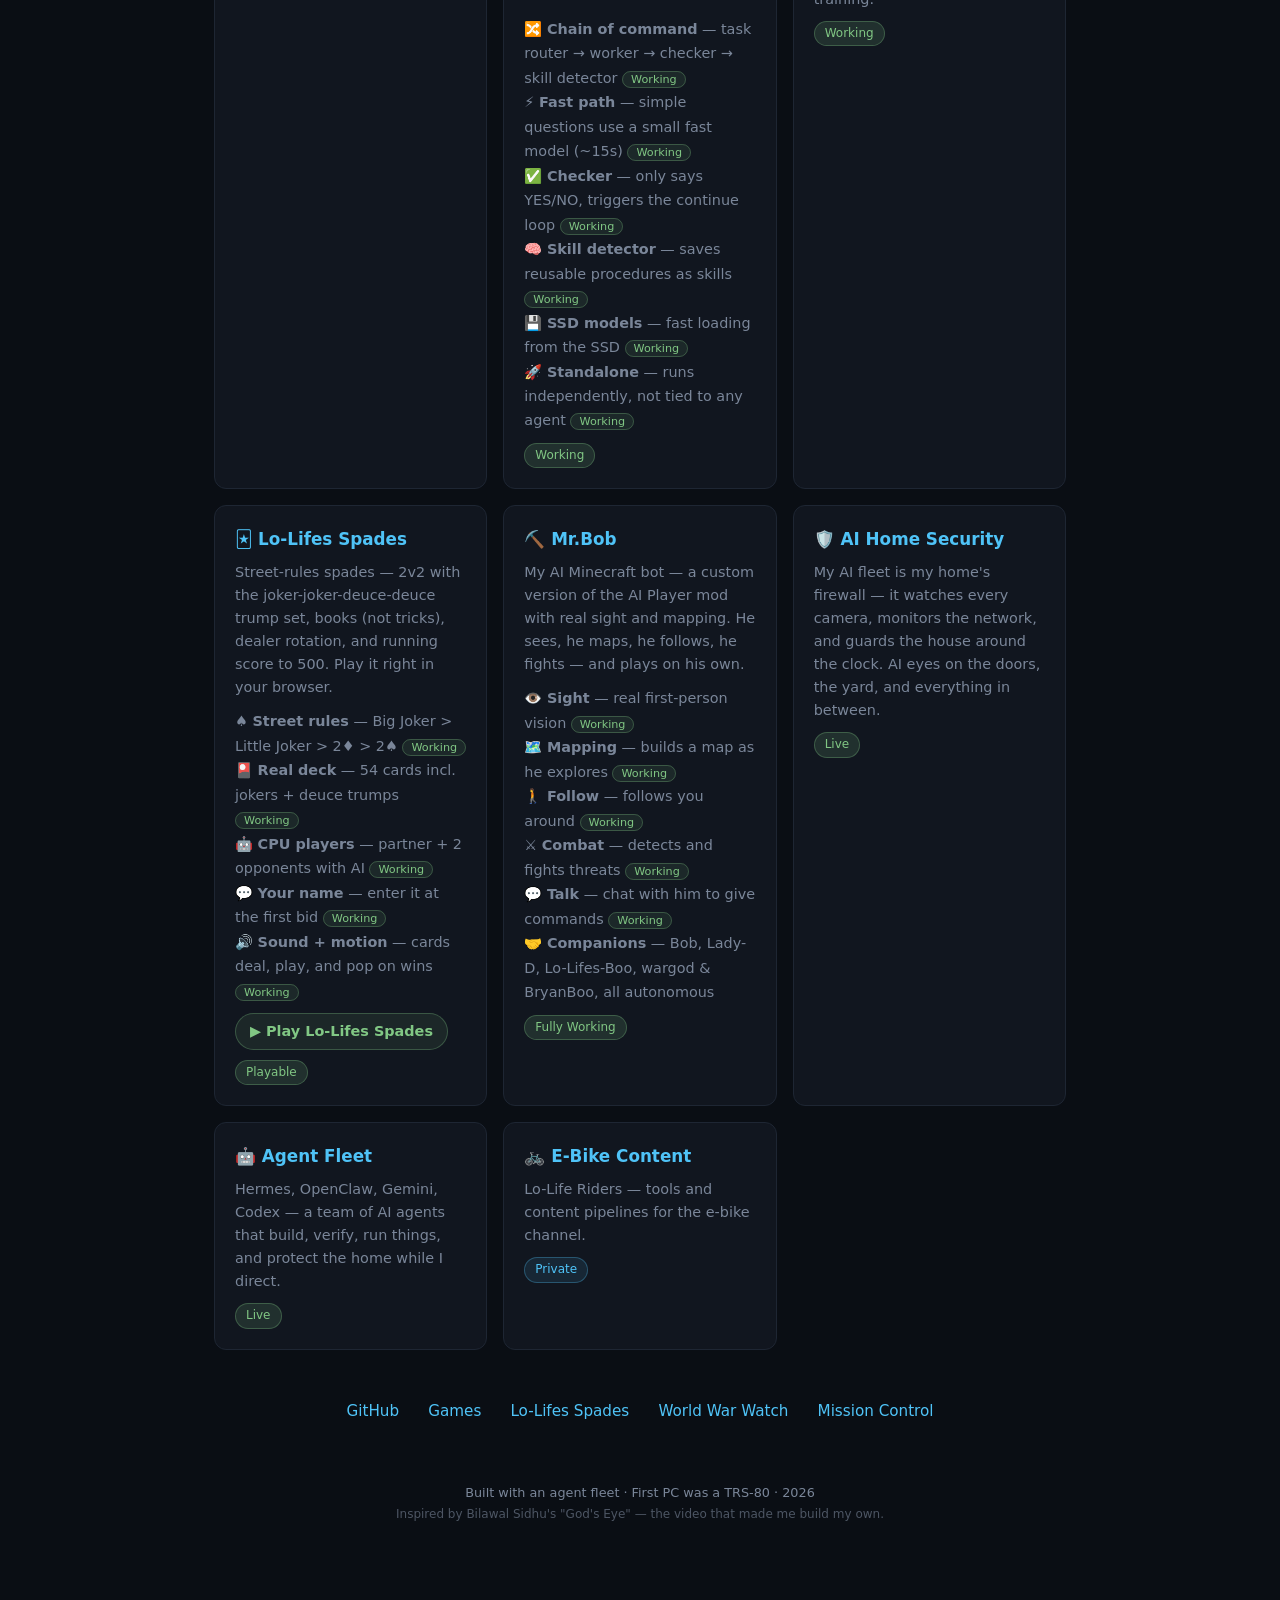
==== commit 5b884c04: "Homepage: mark Mr.Bob as Fully Working (matches GitHub status), all features Working" ====
--- a/index.html
+++ b/index.html
@@ -180,15 +180,16 @@
     </div>
     <div class="card">
       <h3>⛏️ Mr.Bob</h3>
-      <p>My AI Minecraft bot — a custom version of the AI Player mod with real sight and mapping. He sees, he maps, he follows, he fights.</p>
+      <p>My AI Minecraft bot — a custom version of the AI Player mod with real sight and mapping. He sees, he maps, he follows, he fights — and plays on his own.</p>
       <p class="feature-list">
         👁️ <strong>Sight</strong> — real first-person vision <span class="ok">Working</span><br>
         🗺️ <strong>Mapping</strong> — builds a map as he explores <span class="ok">Working</span><br>
         🚶 <strong>Follow</strong> — follows you around <span class="ok">Working</span><br>
-        ⚔️ <strong>Combat</strong> — detects and fights threats <span class="soon">In progress</span><br>
-        💬 <strong>Talk</strong> — chat with him to give commands <span class="soon">In progress</span>
-      </p>
-      <span class="status wip">Work in progress</span>
+        ⚔️ <strong>Combat</strong> — detects and fights threats <span class="ok">Working</span><br>
+        💬 <strong>Talk</strong> — chat with him to give commands <span class="ok">Working</span><br>
+        🤝 <strong>Companions</strong> — Bob, Lady-D, Lo-Lifes-Boo, wargod &amp; BryanBoo, all autonomous
+      </p>
+      <span class="status live">Fully Working</span>
     </div>
     <div class="card">
       <h3>🛡️ AI Home Security</h3>
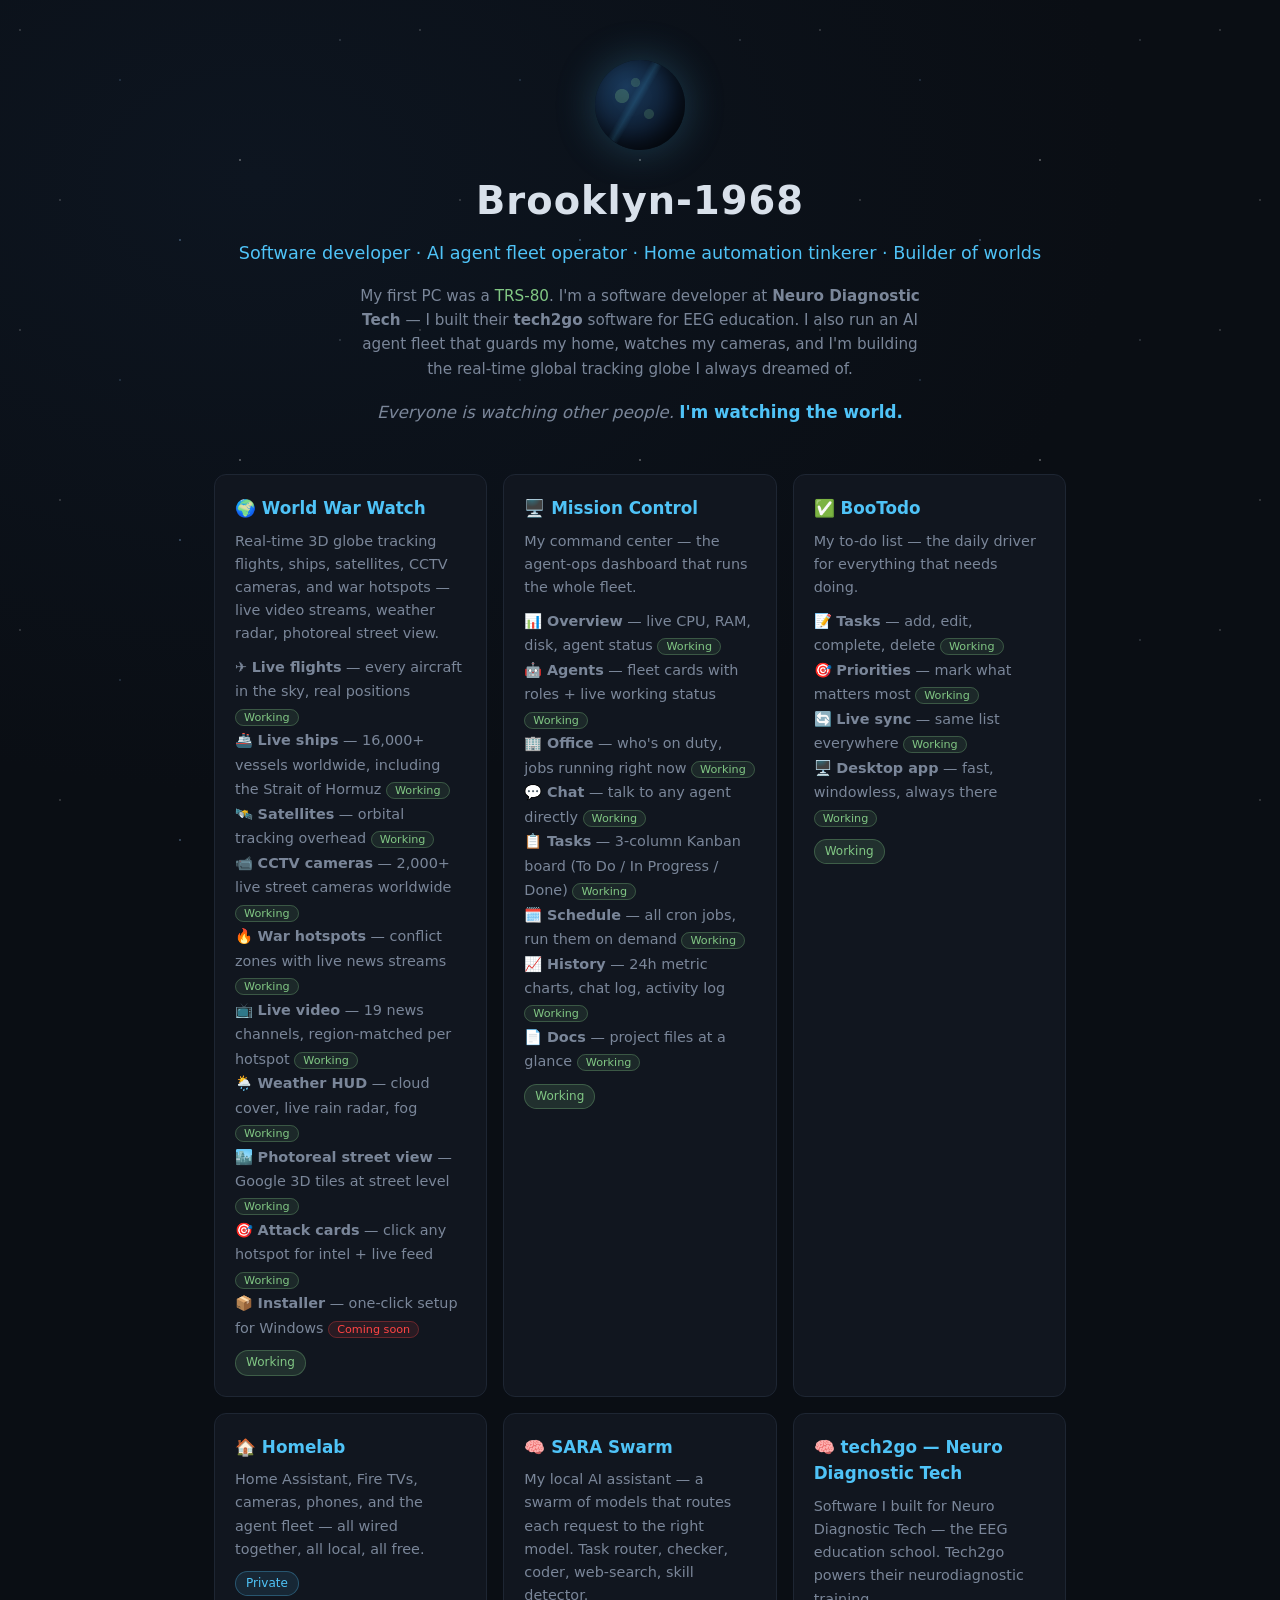
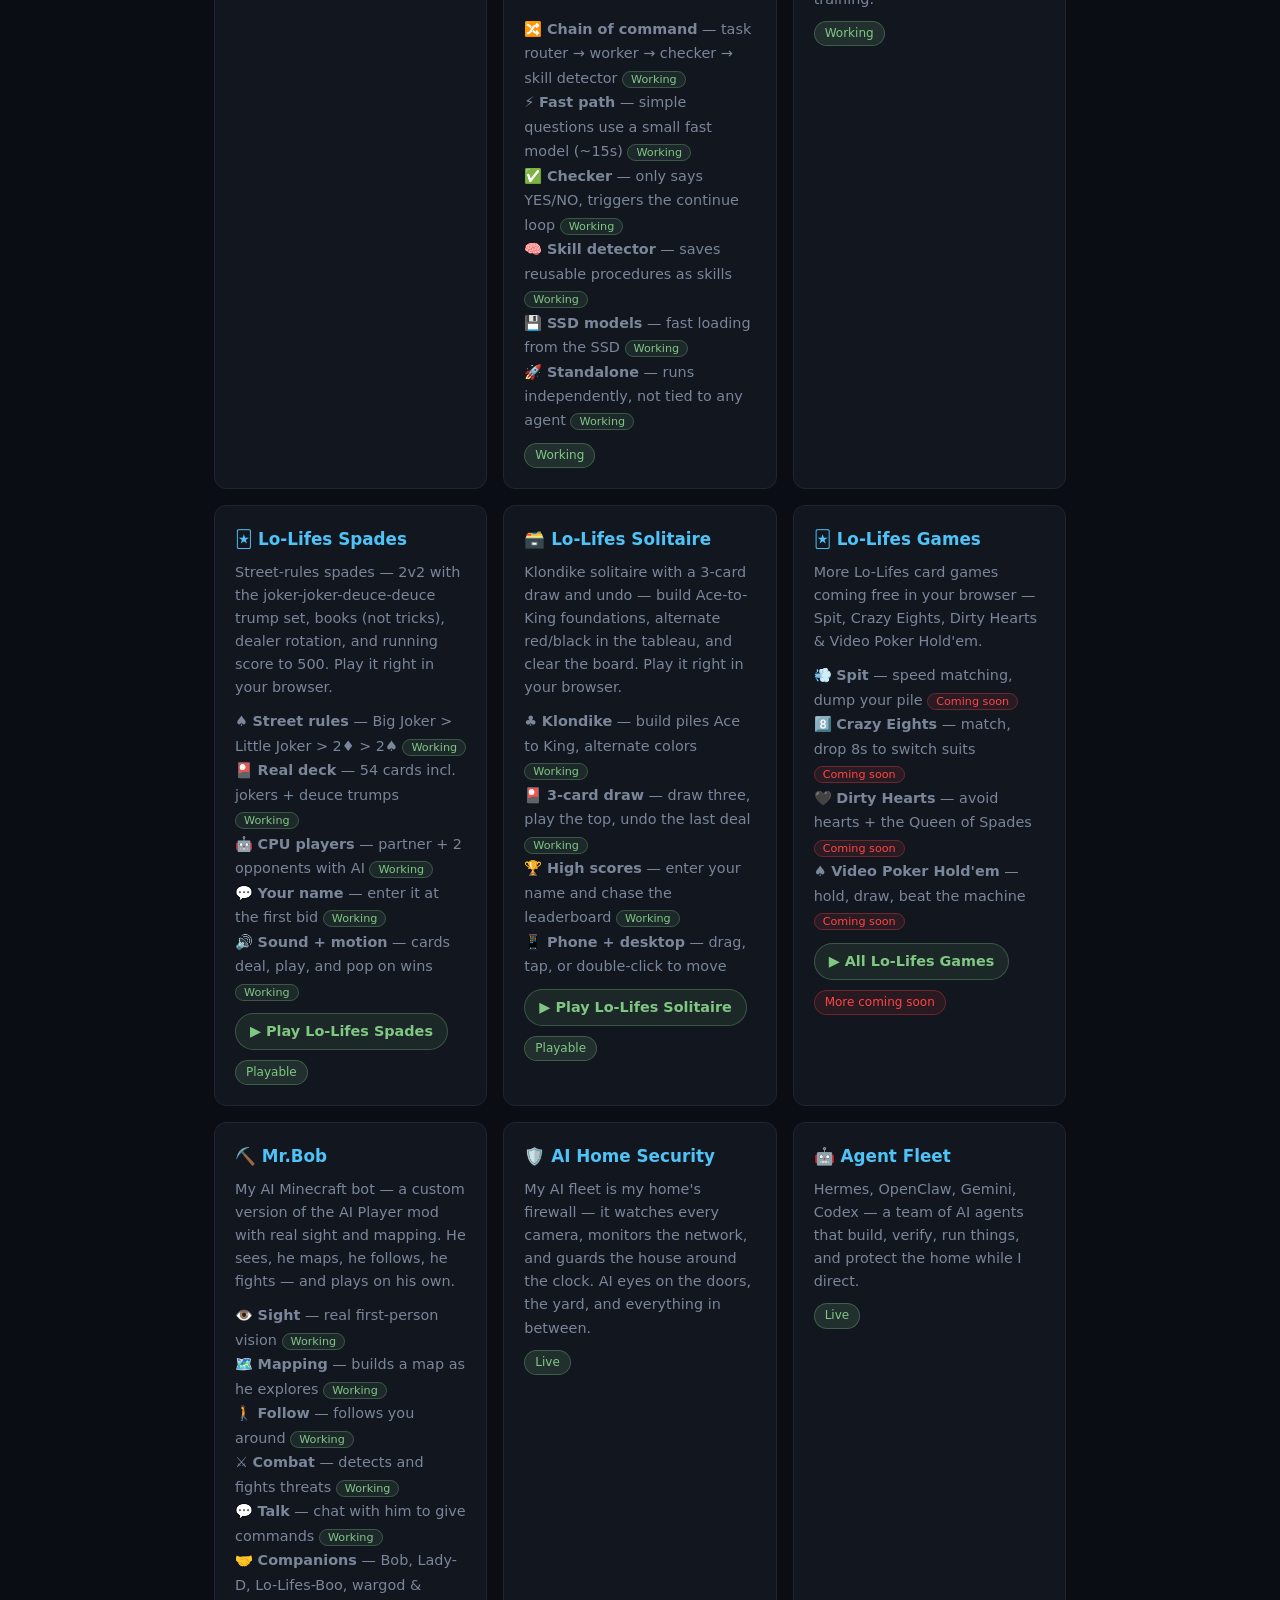
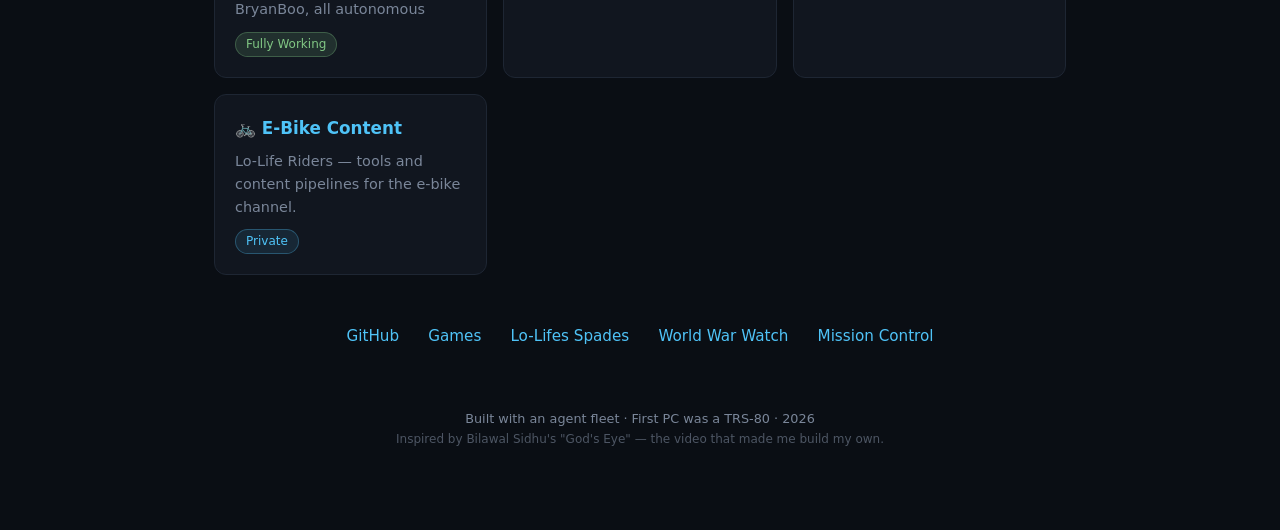
==== commit 0dc90d12: "Homepage: add Lo-Lifes Solitaire + Lo-Lifes Games (coming-soon) tiles; keep Mr.Bob Fully Working car" ====
--- a/index.html
+++ b/index.html
@@ -179,6 +179,30 @@
       <span class="status live">Playable</span>
     </div>
     <div class="card">
+      <h3>🗃️ Lo-Lifes Solitaire</h3>
+      <p>Klondike solitaire with a 3-card draw and undo — build Ace-to-King foundations, alternate red/black in the tableau, and clear the board. Play it right in your browser.</p>
+      <p class="feature-list">
+        ♣️ <strong>Klondike</strong> — build piles Ace to King, alternate colors <span class="ok">Working</span><br>
+        🎴 <strong>3-card draw</strong> — draw three, play the top, undo the last deal <span class="ok">Working</span><br>
+        🏆 <strong>High scores</strong> — enter your name and chase the leaderboard <span class="ok">Working</span><br>
+        📱 <strong>Phone + desktop</strong> — drag, tap, or double-click to move
+      </p>
+      <p style="margin-top:10px"><a href="games/solitaire/index.html" style="color:var(--accent2);font-weight:600;text-decoration:none;border:1px solid rgba(129,199,132,0.3);background:rgba(129,199,132,0.1);padding:6px 14px;border-radius:20px;display:inline-block">▶ Play Lo-Lifes Solitaire</a></p>
+      <span class="status live">Playable</span>
+    </div>
+    <div class="card">
+      <h3>🃏 Lo-Lifes Games</h3>
+      <p>More Lo-Lifes card games coming free in your browser — Spit, Crazy Eights, Dirty Hearts &amp; Video Poker Hold'em.</p>
+      <p class="feature-list">
+        💨 <strong>Spit</strong> — speed matching, dump your pile <span class="soon">Coming soon</span><br>
+        8️⃣ <strong>Crazy Eights</strong> — match, drop 8s to switch suits <span class="soon">Coming soon</span><br>
+        🖤 <strong>Dirty Hearts</strong> — avoid hearts + the Queen of Spades <span class="soon">Coming soon</span><br>
+        ♠️ <strong>Video Poker Hold'em</strong> — hold, draw, beat the machine <span class="soon">Coming soon</span>
+      </p>
+      <p style="margin-top:10px"><a href="games.html" style="color:var(--accent2);font-weight:600;text-decoration:none;border:1px solid rgba(129,199,132,0.3);background:rgba(129,199,132,0.1);padding:6px 14px;border-radius:20px;display:inline-block">▶ All Lo-Lifes Games</a></p>
+      <span class="status soon">More coming soon</span>
+    </div>
+    <div class="card">
       <h3>⛏️ Mr.Bob</h3>
       <p>My AI Minecraft bot — a custom version of the AI Player mod with real sight and mapping. He sees, he maps, he follows, he fights — and plays on his own.</p>
       <p class="feature-list">
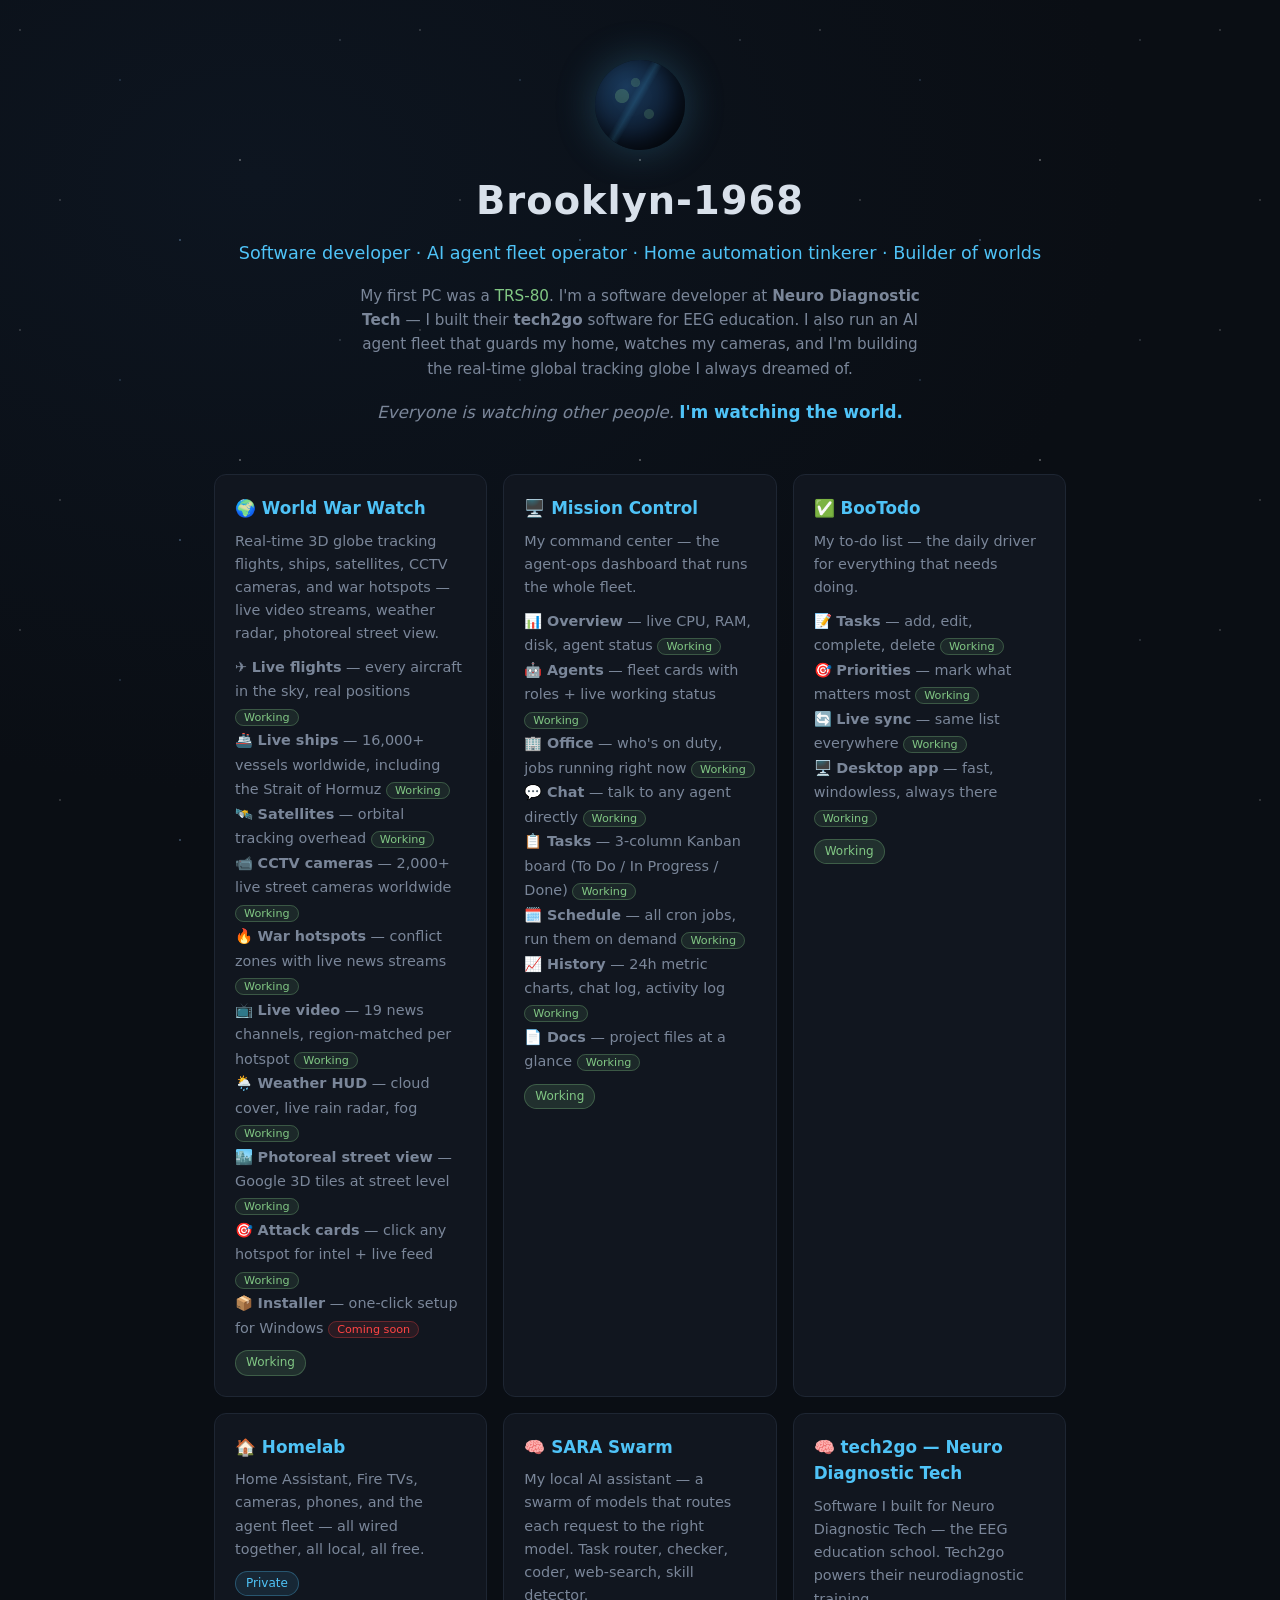
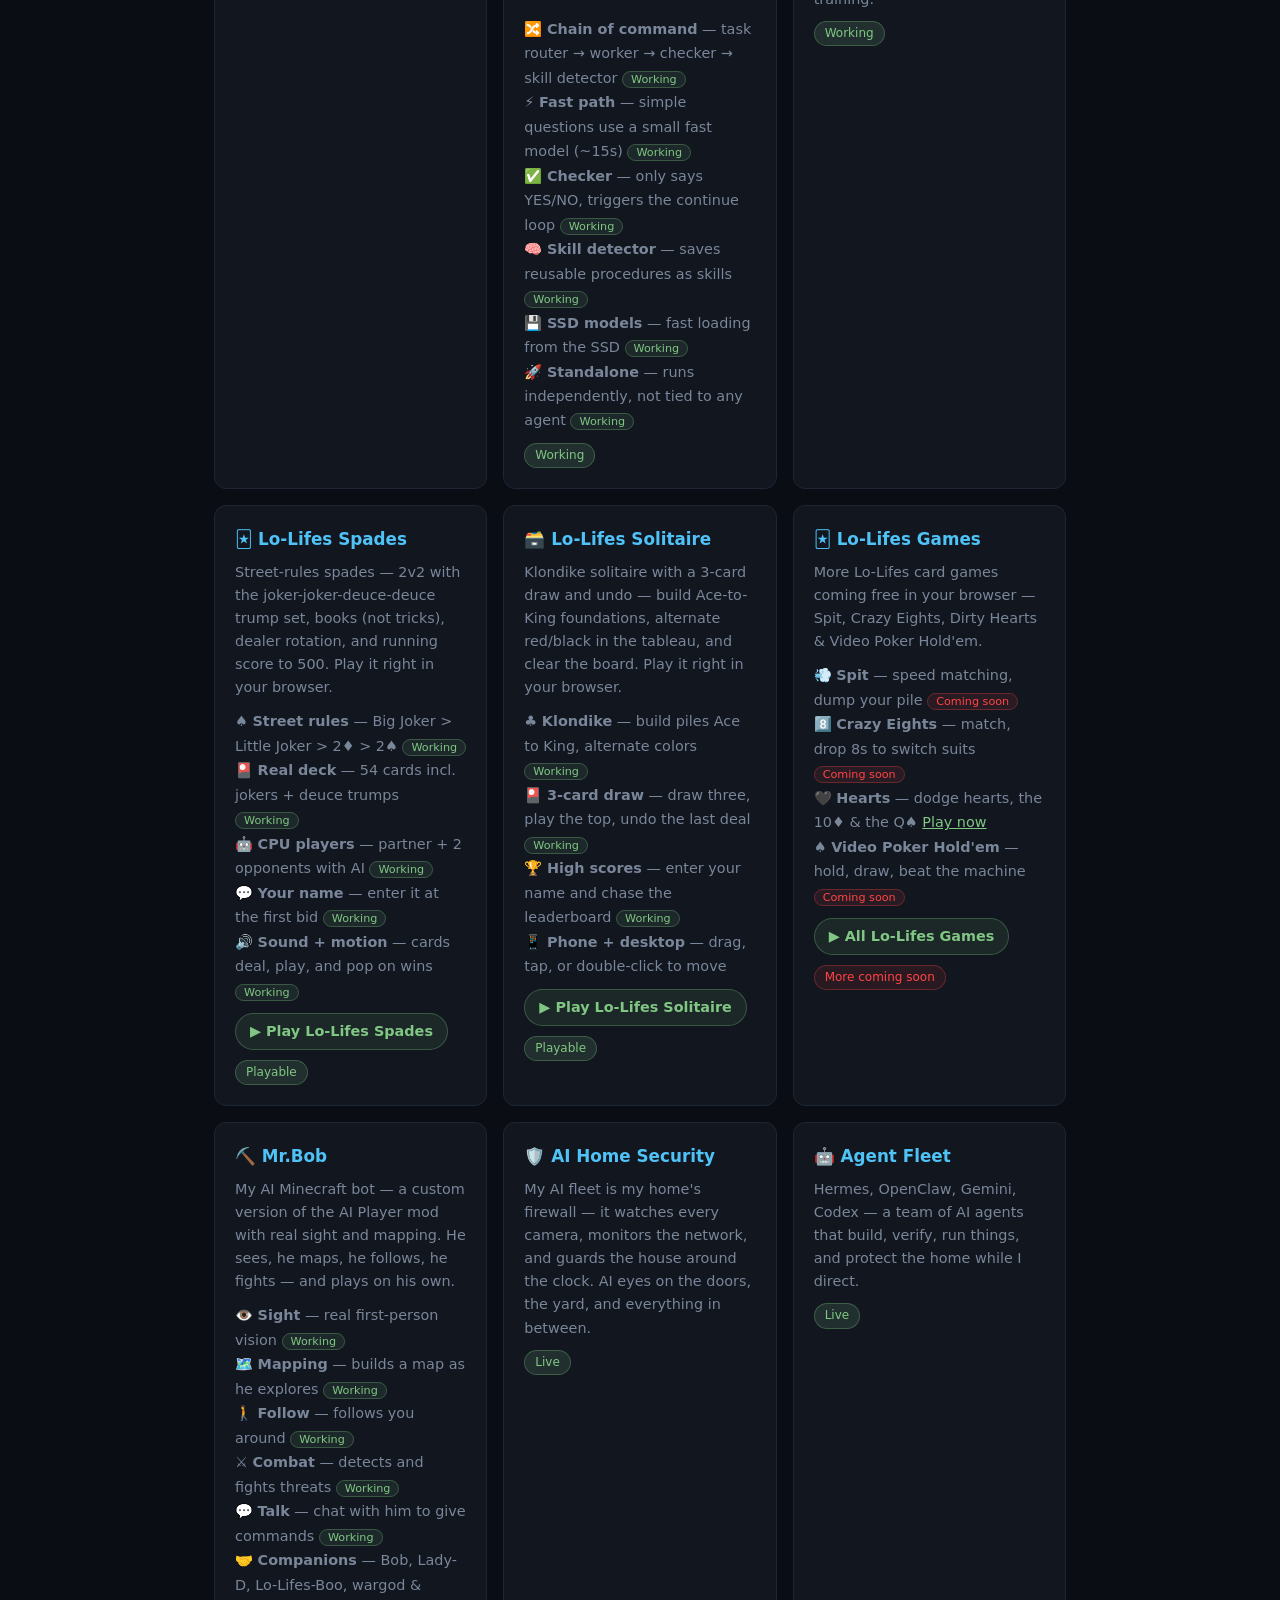
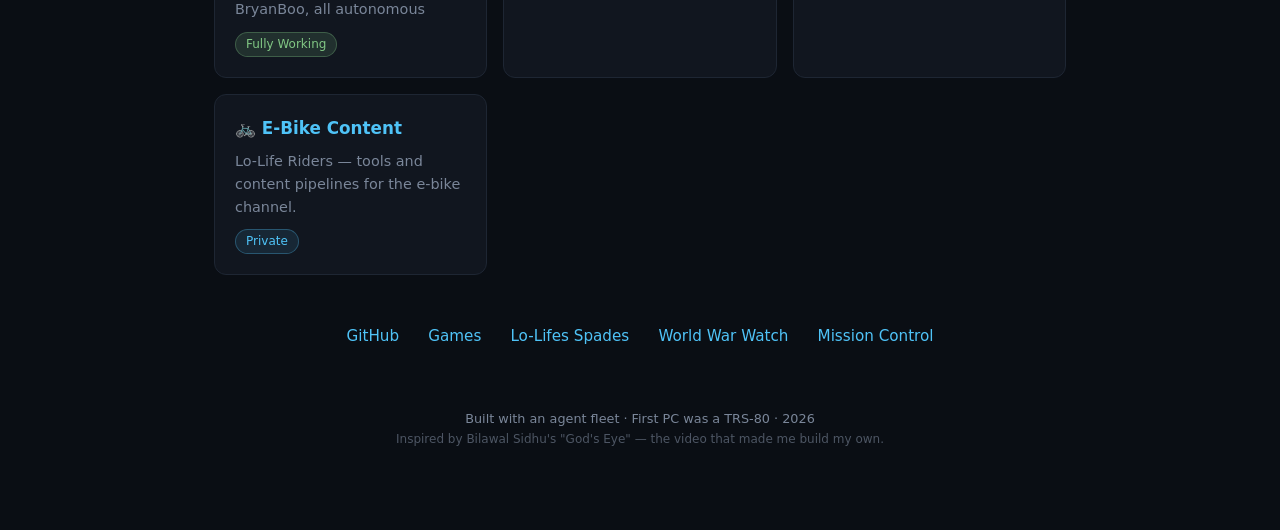
==== commit 99823df6: "Add Lo-Lifes Hearts (playable): built game, wire games page + home tile to Playable" ====
--- a/index.html
+++ b/index.html
@@ -196,7 +196,7 @@
       <p class="feature-list">
         💨 <strong>Spit</strong> — speed matching, dump your pile <span class="soon">Coming soon</span><br>
         8️⃣ <strong>Crazy Eights</strong> — match, drop 8s to switch suits <span class="soon">Coming soon</span><br>
-        🖤 <strong>Dirty Hearts</strong> — avoid hearts + the Queen of Spades <span class="soon">Coming soon</span><br>
+        🖤 <strong>Hearts</strong> — dodge hearts, the 10♦ &amp; the Q♠ <a href="games/hearts.html" style="color:var(--accent2);text-decoration:underline">Play now</a><br>
         ♠️ <strong>Video Poker Hold'em</strong> — hold, draw, beat the machine <span class="soon">Coming soon</span>
       </p>
       <p style="margin-top:10px"><a href="games.html" style="color:var(--accent2);font-weight:600;text-decoration:none;border:1px solid rgba(129,199,132,0.3);background:rgba(129,199,132,0.1);padding:6px 14px;border-radius:20px;display:inline-block">▶ All Lo-Lifes Games</a></p>
